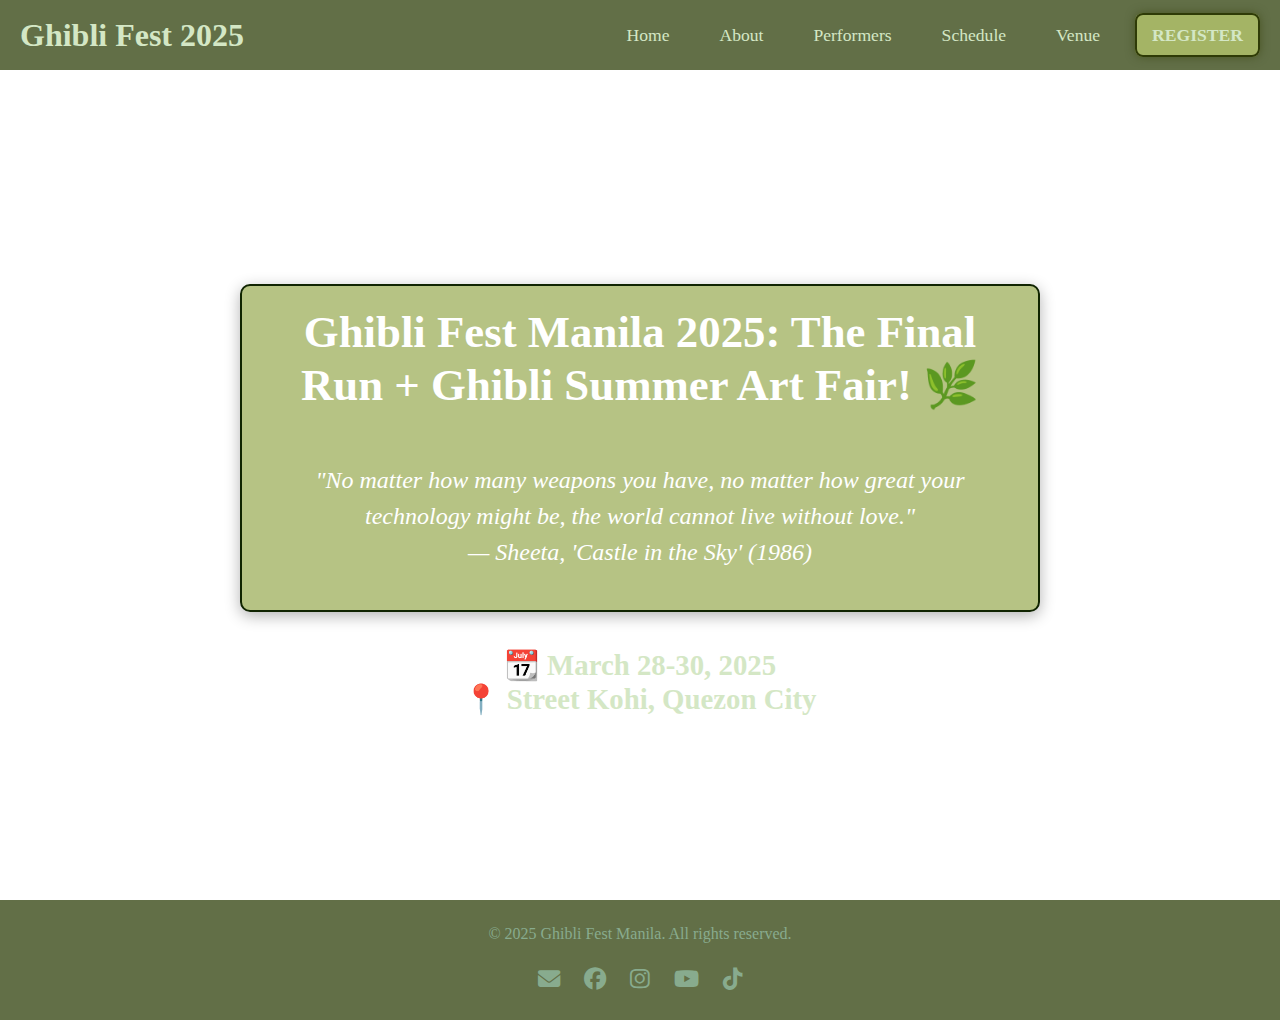
==== index.html @ a4c4801a "Add files via upload" ====
<!DOCTYPE html>
<html lang="en">
<head>
    <meta charset="UTF-8">
    <meta name="viewport" content="width=device-width, initial-scale=1.0">
    <title>Ghibli Fest Manila 2025: The Final Run + Ghibli Summer Art Fair!</title>
    <link rel="stylesheet" href="style.css">
</head>
<body>
    <header>
        <nav class="navbar">
            <div class="logo">Ghibli Fest 2025</div>
    
            <input type="checkbox" id="menu-toggle" hidden>
            <label for="menu-toggle" class="menu-toggle">☰</label>
    
            <!-- Navbar Links -->
            <ul class="nav-links">
                <li><a href="index.html">Home</a></li>
                <li><a href="aboutEvent.html">About</a></li>
                <li><a href="keynotes.html">Performers</a></li>
                <li><a href="eventSched.html">Schedule</a></li>
                <li><a href="venue.html">Venue</a></li>
                <li><a href="https://docs.google.com/forms/d/e/1FAIpQLSdcE73TzbgoGb_u-09_ObyissPd1FImrGHYz1r1tUHq3zlo1A/viewform" target="_blank" class="register-btn">Register</a></li>
            </ul>
        </nav>
    </header>
    
        <!-- Hero Section -->
        <section class="hero">
            <video autoplay muted loop class="hero-video">
                <source src="assets/ghibli.mp4" type="video/mp4">
        </video>

        <div class="hero-content">
            <h1>Ghibli Fest Manila 2025: The Final Run + Ghibli Summer Art Fair! 🌿</h1><br><br>
                <p class="quote">
                "No matter how many weapons you have, no matter how great your technology might be, the world cannot live without love."
                <br>— Sheeta, <em>'Castle in the Sky' (1986)</em>
            </div>
        </p><br><br>
        <div class="event">
            <p> 📆 March 28-30, 2025</p>
            <p> 📍 Street Kohi, Quezon City</p>
        </div>
        </section>

        <!-- For icons -->
        <link rel="stylesheet" href="https://cdnjs.cloudflare.com/ajax/libs/font-awesome/6.4.2/css/all.min.css">

        <!-- Footer Section -->
        <footer class="footer">
            <div class="footer-content">
                <p>&copy; 2025 Ghibli Fest Manila. All rights reserved.</p>
                <p>
                    <a href="mailto:streetkohi@gmail.com"><i class="fa-solid fa-envelope"title="Email"></i></a> 
                    <a href="https://www.facebook.com/streetkohi" target="_blank"title="Facebook"><i class="fa-brands fa-facebook"></i></a> 
                    <a href="https://www.instagram.com/streetkohi" target="_blank" title="Instagram"><i class="fa-brands fa-instagram"></i></a> 
                    <a href="https://www.youtube.com/@thesocialclubmanila" target="_blank"title="Youtube"><i class="fa-brands fa-youtube"></i></a> 
                    <a href="https://www.tiktok.com/@streetkohi" target="_blank"><i class="fa-brands fa-tiktok"title="Tiktok"></i></a>
                </p>
            </div>
        </footer>
    </body>
</html>
---- style.css ----
/* Reset/Normalize */
* {
    margin: 0;
    padding: 0;
    box-sizing: border-box;
}

/* Navigation Bar */
.navbar {
    display: flex;
    justify-content: space-between;
    align-items: center;
    background: #626F47; 
    color: #D4E7C5;
    font-family: "Georgia", serif;
    padding: 15px 20px;
    position: fixed;
    width: 100%;
    top: 0;
    left: 0;
    z-index: 1000;
    height: 70px; /* Ensure fixed height */
}

.logo {
    font-family: "Lucida Handwriting", cursive;
    font-size: clamp(1.5rem, 2.5vw, 2rem);
    font-weight: bold;
}

/* Navigation Links */
.nav-links {
    list-style: none;
    display: flex;
    gap: 20px;
}

.nav-links li {
    display: inline;
}

.nav-links a {
    color: #D4E7C5;
    text-decoration: none;
    font-size: 1.1rem;
    padding: 10px 15px;
    transition: color 0.3s ease-in-out;
}

.nav-links a:hover {
    color: #99BC85;
}

/* Register Button */
.register-btn {
    background: rgba(164, 180, 101, 1.0);
    padding: 12px 20px;
    color: #394705; /* Darker text color */
    border-radius: 8px;
    font-weight: bold;
    font-size: 16px;
    text-transform: uppercase;
    border: none;
    cursor: pointer;
    transition: background 0.3s, transform 0.2s;
    box-shadow: 0 0 10px rgba(47, 58, 2, 0.5);
    animation: pulse 1.5s infinite;
    border: 2.5px solid #2f3b07;
}

/* Hover Effect fore Register Button */
.register-btn:hover {
    background: #8F9F55;
    transform: scale(1.05);
    box-shadow: 0 0 15px rgba(47, 58, 2, 0.5);
}
/* Animation Loop */ 
@keyframes gradientShift {
    0% { background: linear-gradient(45deg, #A4B465, #6A913D); }
    50% { background: linear-gradient(45deg, #6A913D, #A4B465); }
    100% { background: linear-gradient(45deg, #A4B465, #6A913D); }
}

.register-btn {
    animation: gradientShift 3s infinite alternate;
}


/* Hamburger Menu Button */
.menu-toggle {
    display: none;
    font-size: 2rem;
    cursor: pointer;
    color: #2f3b07;
    padding: 10px;
}

/* Mobile Styles */
@media (max-width: 768px) {
    body {
        padding-top: 80px; 
    }
    .menu-toggle {
        display: block; 
    }
    .nav-links {
        display: none;
        flex-direction: column;
        position: absolute;
        top: 60px;
        left: 0;
        width: 100%;
        background: rgba(39, 46, 13, 0.6); 
        text-align: center;
        padding: 20px 0;
    }
    .nav-links li {
        padding: 10px 0;
    }
    #menu-toggle:checked ~ .nav-links {
        display: flex;
    }
}

/* Hero Section */
.hero {
    position: relative;
    width: 100%;
    height: 100vh; /* Ensures full screen coverage */
    display: flex;
    flex-direction: column;
    justify-content: center;
    align-items: center;
}

body, .hero {
    margin: 0;
    padding: 0;
}

.hero-video {
    position: absolute;
    top: 50%;
    left: 50%;
    width: 100%;
    height: 100vh;
    object-fit: cover; /* Prevents white gaps */
    transform: translate(-50%, -50%);
    z-index: -1;
}

.hero-content {
    max-width: 800px;
    padding: 20px;
    background: rgba(164, 180, 101, 0.8); 
    border-radius: 10px;
    width: 90%; 
    max-width: 800px; 
    box-shadow: 0 4px 15px rgba(0, 0, 0, 0.3); 
    border: 2px solid #102401; 
    color: white;
    margin-top: 100px;
    text-align: center;
}

.hero h1 {
    font-size: 2.8rem;
    font-family: "Garamond", serif;
    margin-bottom: 15px;
}

.hero .quote {
    font-size: 1.5rem;
    font-style: italic;
    font-family: "Gabriola", serif;
    margin-bottom: 20px;
    line-height: 1.5;
}

.event {
    font-size: 1.8em; font-weight: bold;
    color: #D4E7C5;
    text-align: center;
    width: 90%; 
    max-width: 800px; 
}

/* Responsive Design */
@media (max-width: 768px) {
    .hero h1 {
        font-size: 2rem;
    }

    .hero .quote {
        font-size: 1rem;
    }

    .hero .event-date {
        font-size: 1rem;
    }
}

/* Footer */
.footer {
    background: #626F47;
    color: #88AB8E;
    padding: 20px 0;
    text-align: center;
    width: 100%;
    position: relative; /* Or 'static', but NOT absolute */
    bottom: 0;
    left: 0;
    z-index: 10;
    box-sizing: border-box;
}

.footer-content {
    display: flex;
    flex-direction: column;
    align-items: center;
    gap: 10px;
}

.footer-content p {
    margin: 5px 0;
}

.footer-content a {
    color: #88AB8E; 
    text-decoration: none;
    font-size: 1.2rem;
    display: inline-flex;
    align-items: center;
    gap: 8px; 
    padding: 5px 10px;
}

.footer-content a:hover {
    color: #D4E7C5; 
}

.footer-content i {
    font-size: 1.4rem; 
}
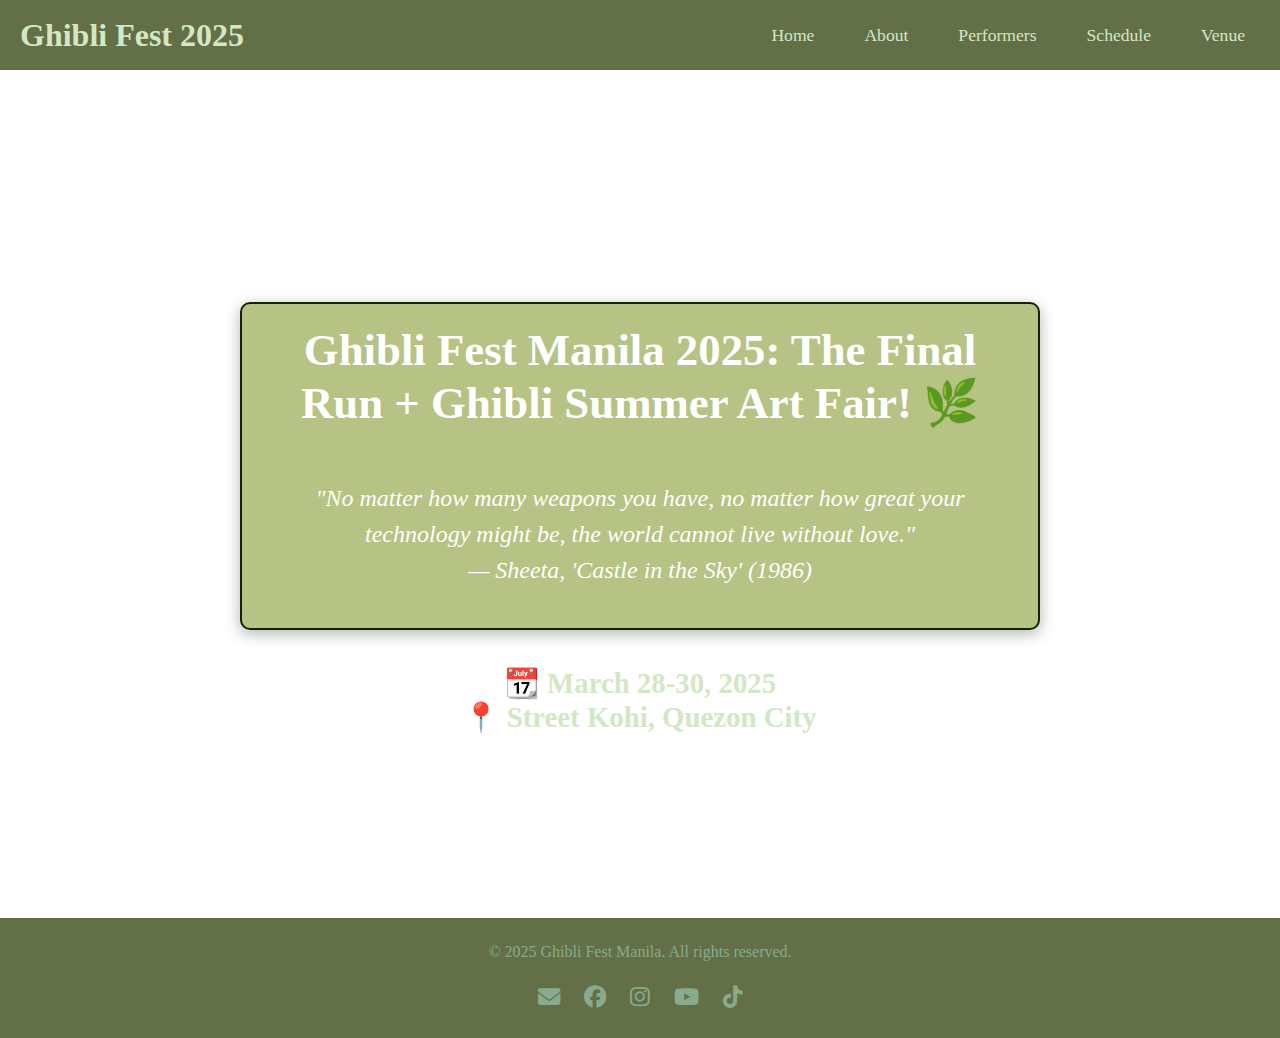
==== commit 29efbac6: "Update index.html for reg-btn" ====
--- a/index.html
+++ b/index.html
@@ -21,10 +21,14 @@
                 <li><a href="keynotes.html">Performers</a></li>
                 <li><a href="eventSched.html">Schedule</a></li>
                 <li><a href="venue.html">Venue</a></li>
-                <li><a href="https://docs.google.com/forms/d/e/1FAIpQLSdcE73TzbgoGb_u-09_ObyissPd1FImrGHYz1r1tUHq3zlo1A/viewform" target="_blank" class="register-btn">Register</a></li>
             </ul>
         </nav>
     </header>
+    
+    <!-- Floating Register Button -->
+    <a href="https://docs.google.com/forms/d/e/1FAIpQLSdcE73TzbgoGb_u-09_ObyissPd1FImrGHYz1r1tUHq3zlo1A/viewform" 
+       target="_blank" class="register-btn">Register</a>
+    
     
         <!-- Hero Section -->
         <section class="hero">
@@ -64,4 +68,4 @@
     </body>
 </html>
     
-    +    
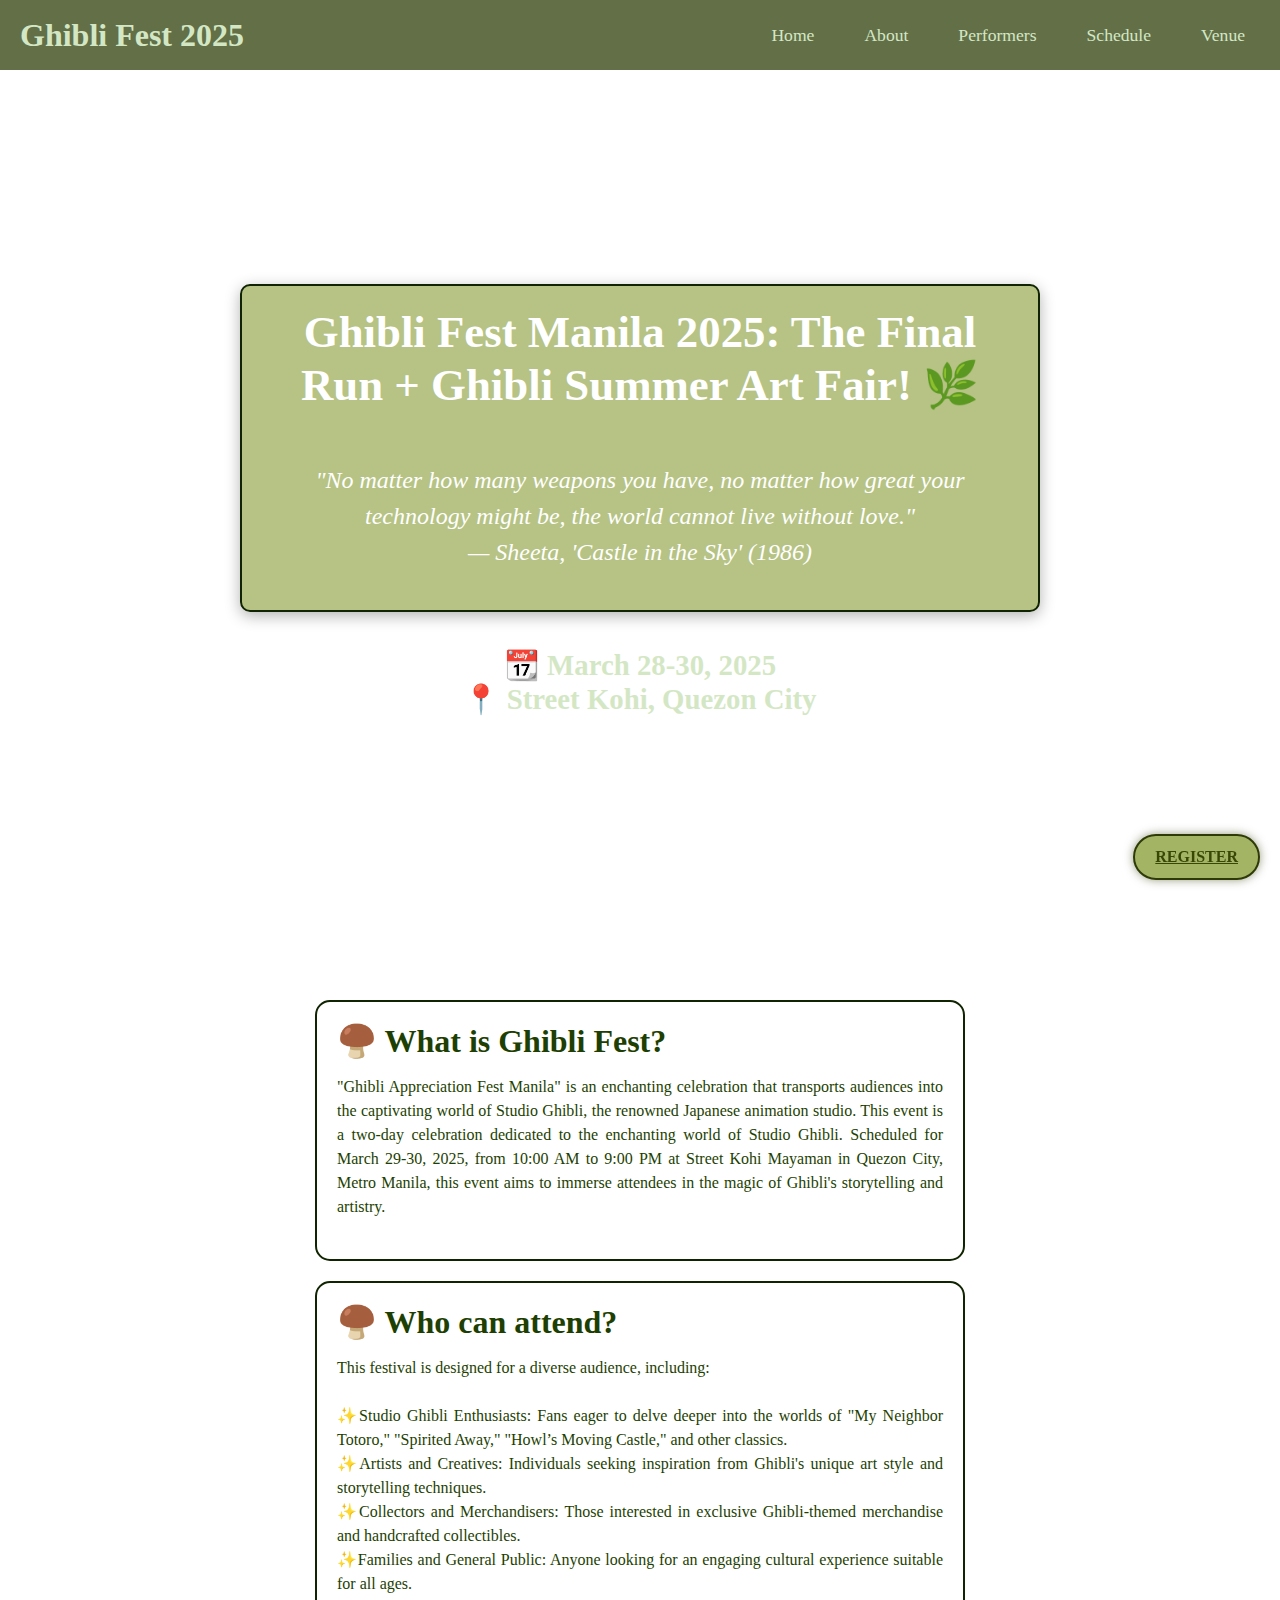
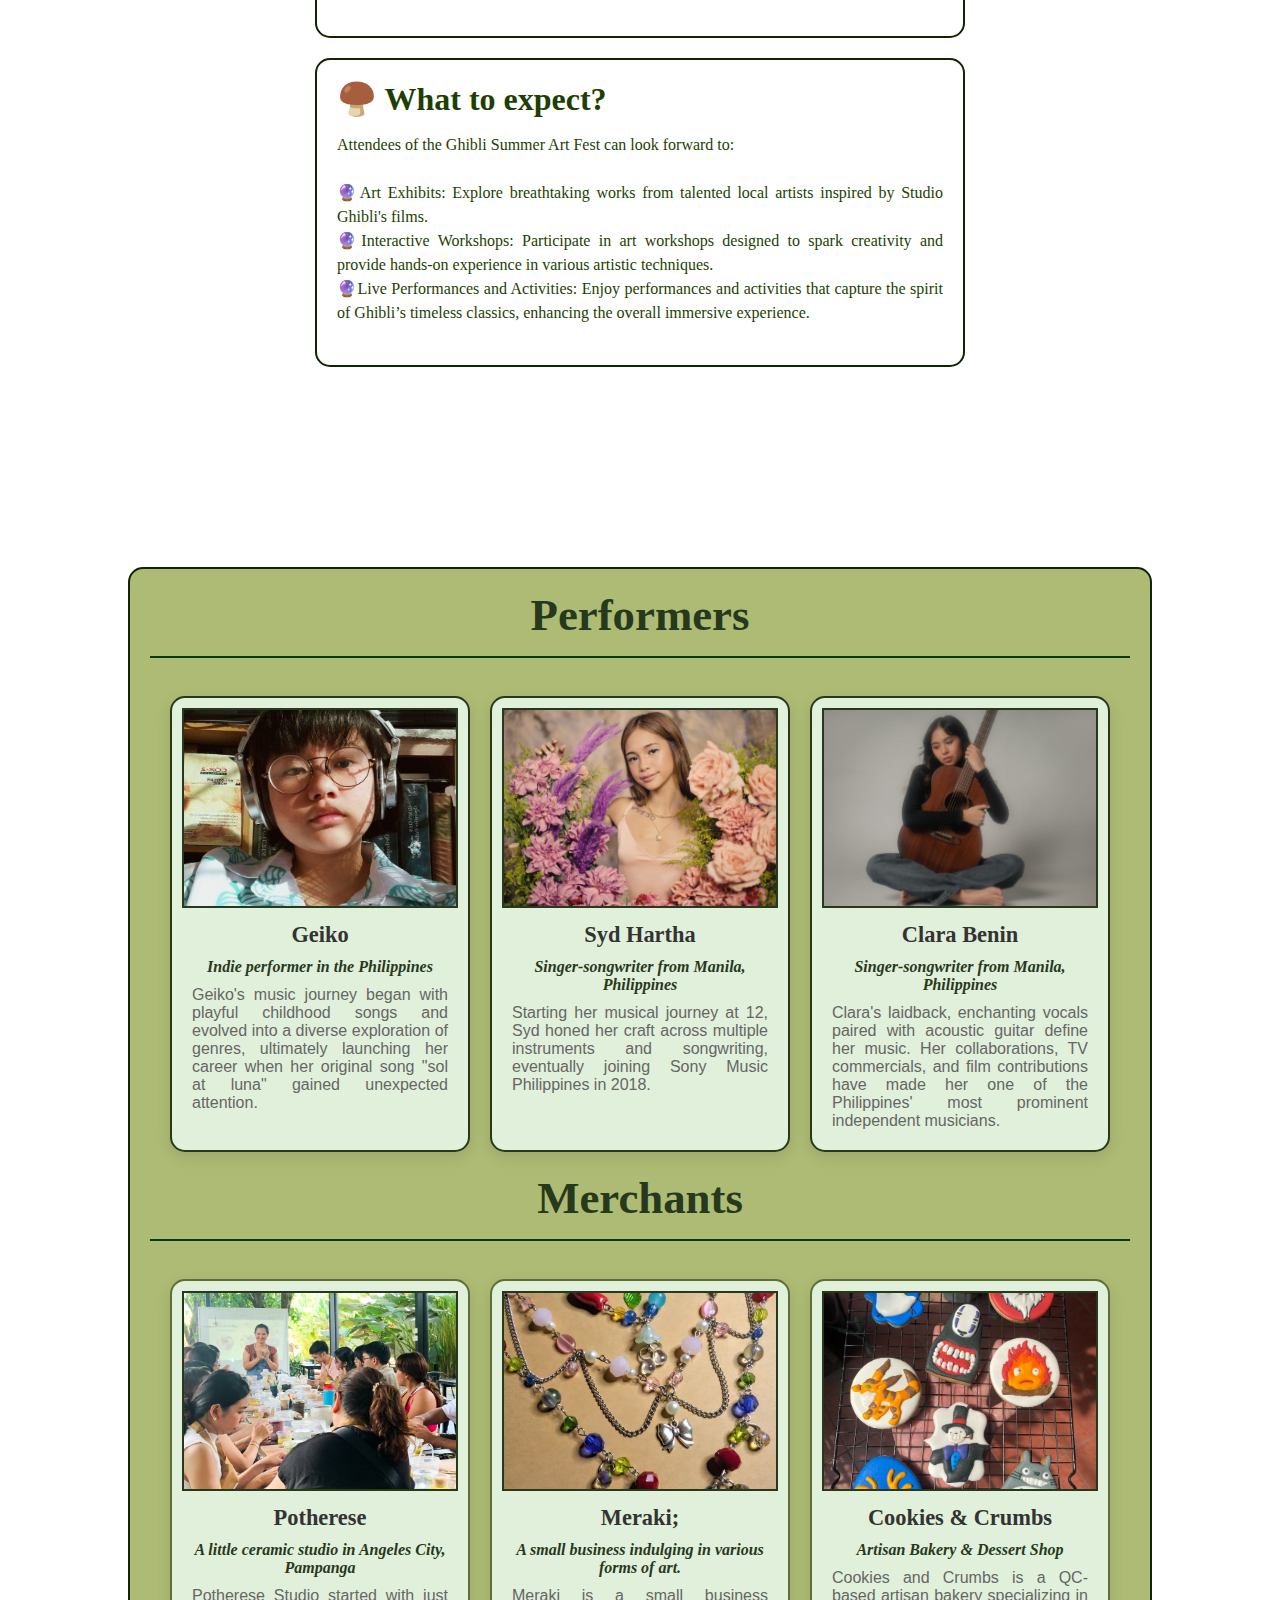
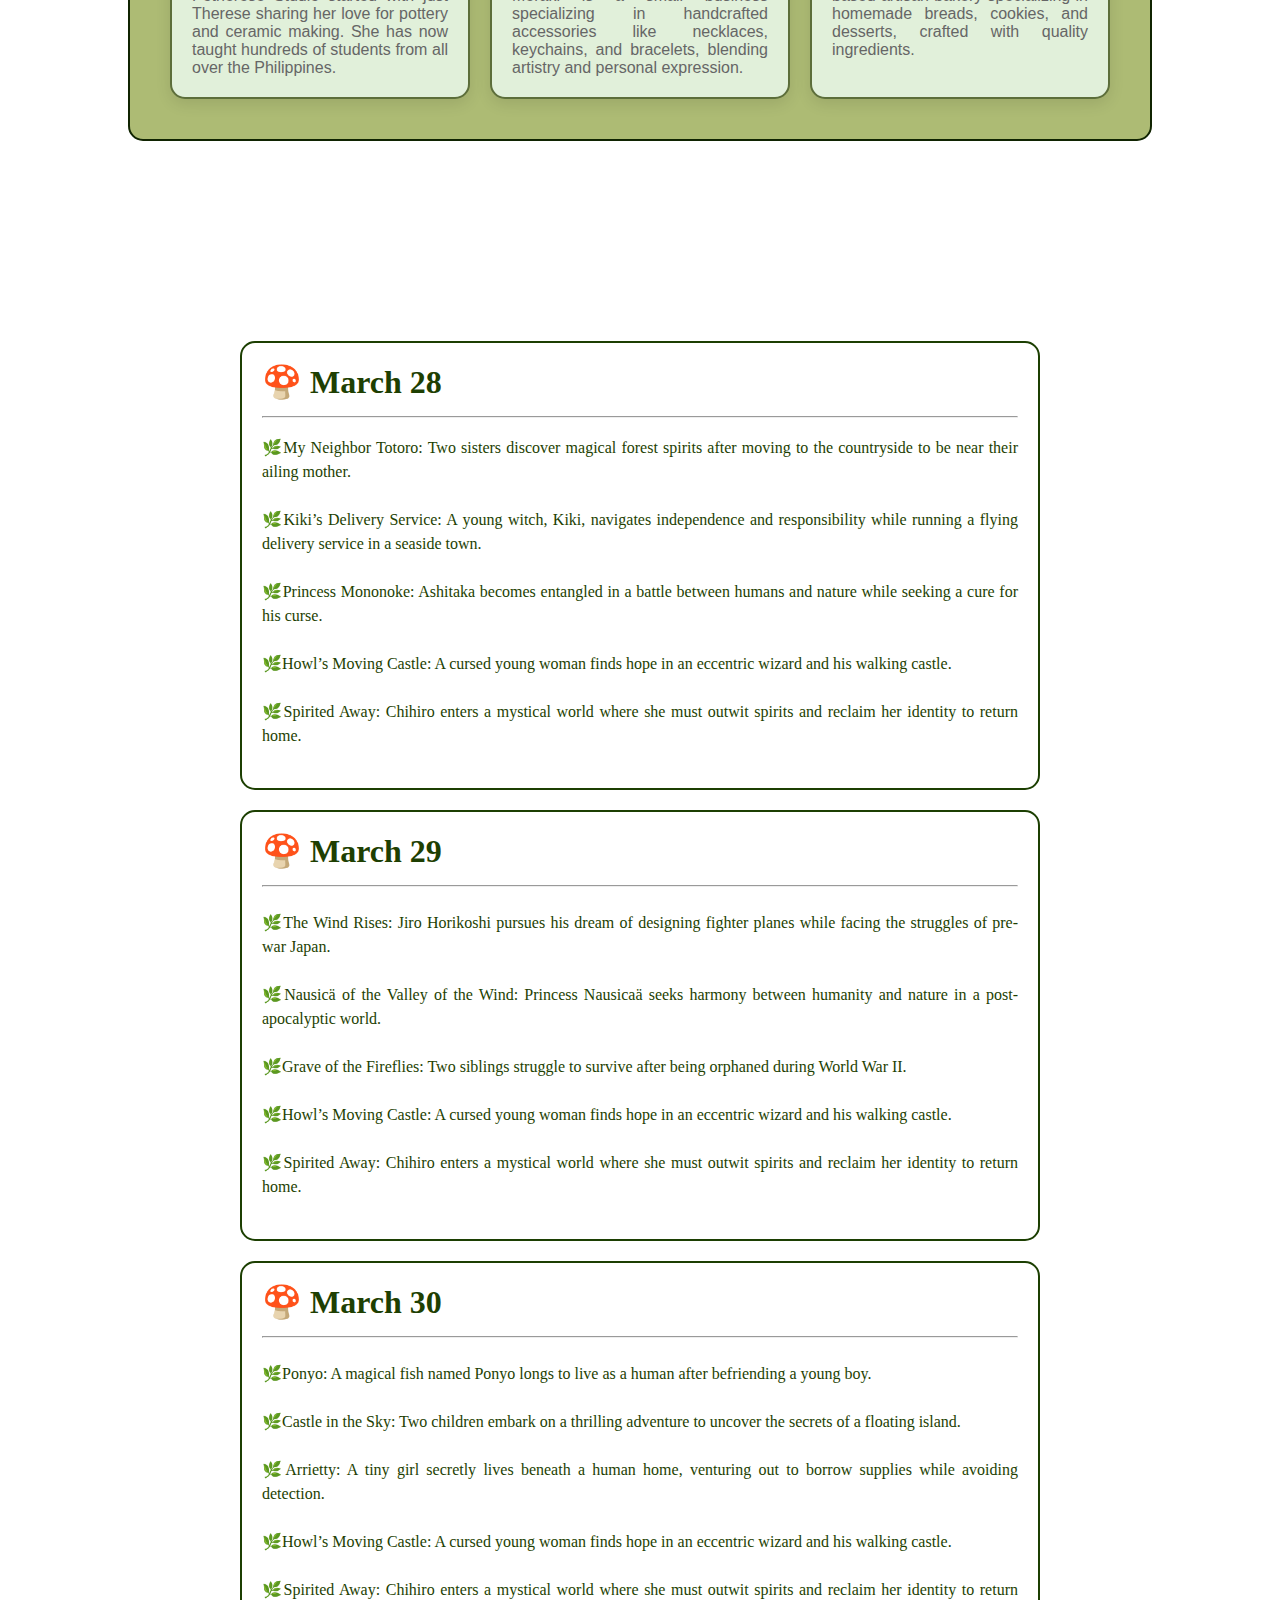
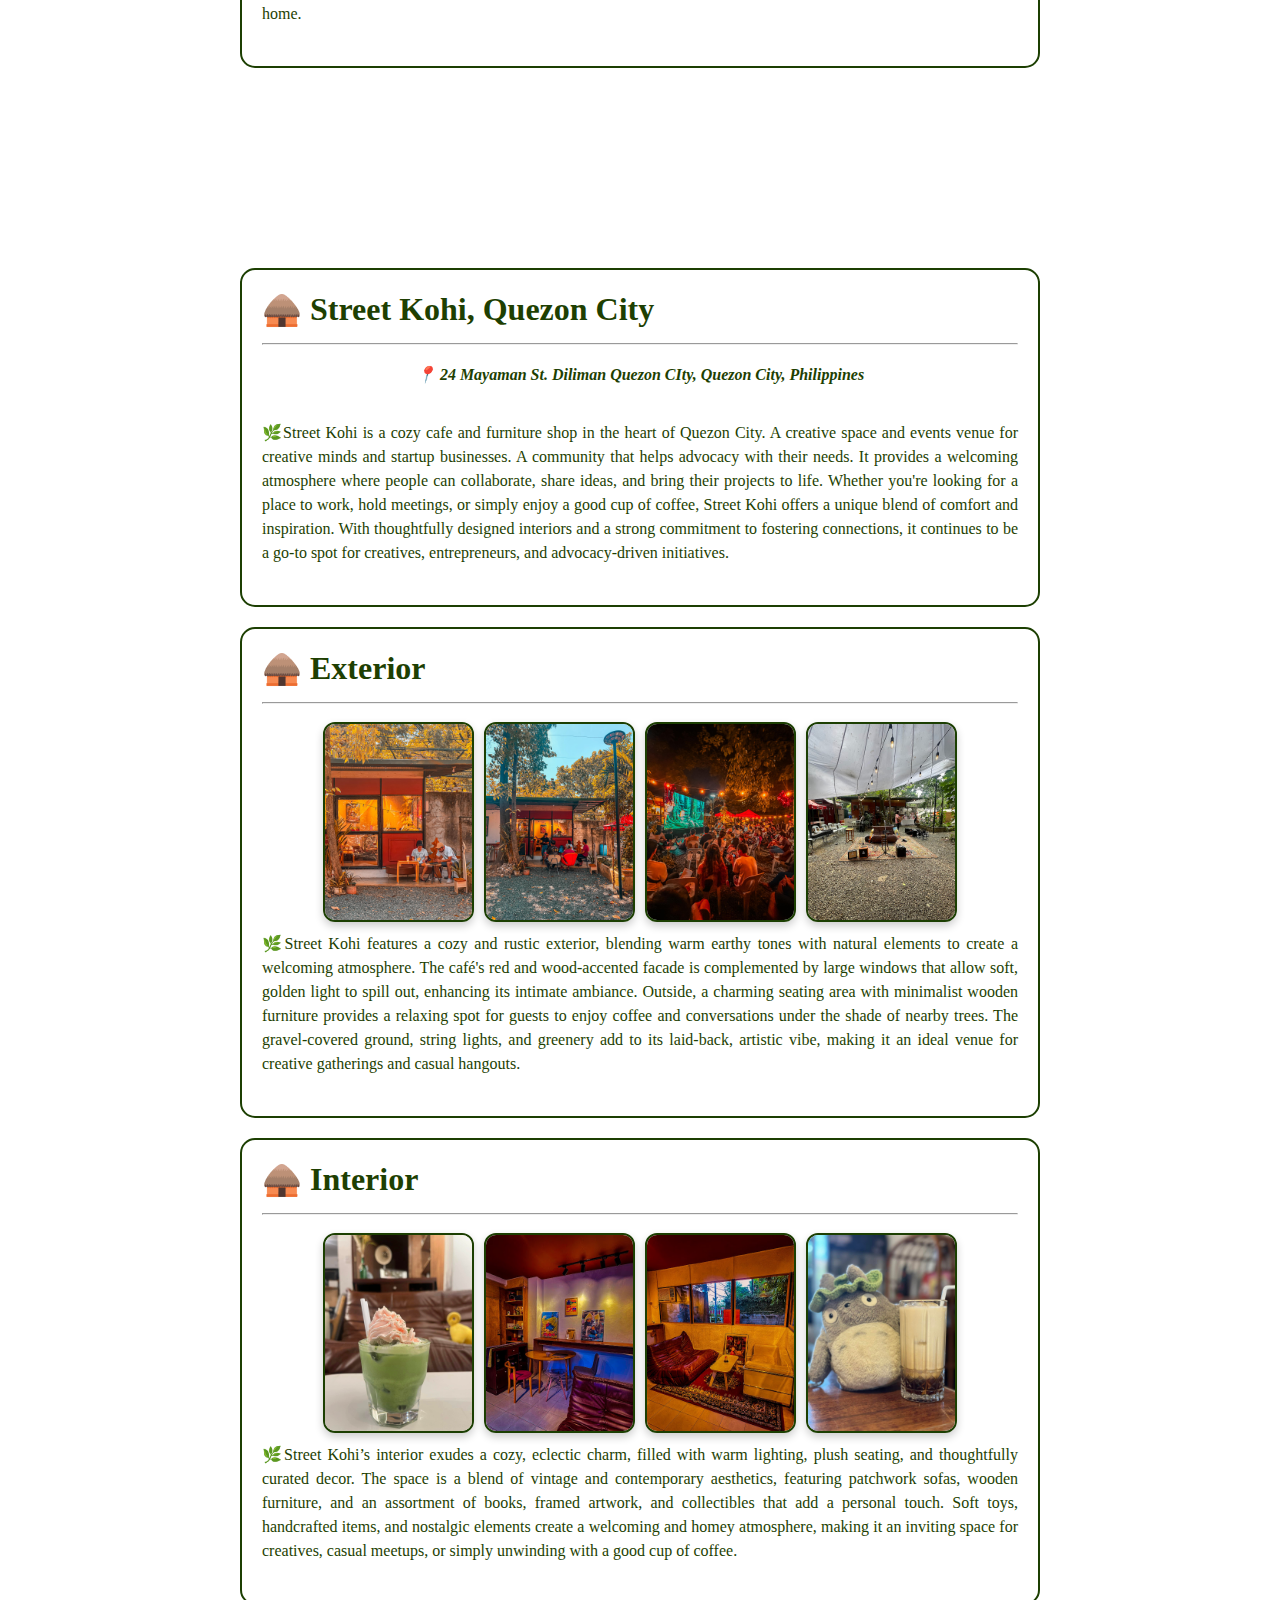
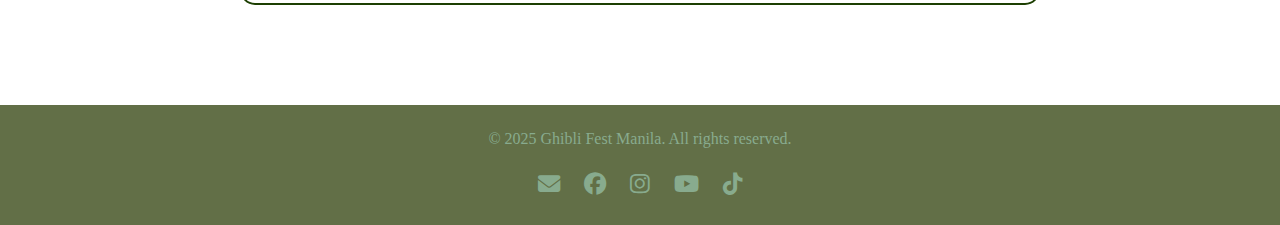
==== commit 7f90a534: "final update" ====
--- a/index.html
+++ b/index.html
@@ -16,11 +16,11 @@
     
             <!-- Navbar Links -->
             <ul class="nav-links">
-                <li><a href="index.html">Home</a></li>
-                <li><a href="aboutEvent.html">About</a></li>
-                <li><a href="keynotes.html">Performers</a></li>
-                <li><a href="eventSched.html">Schedule</a></li>
-                <li><a href="venue.html">Venue</a></li>
+                <li><a href="#index">Home</a></li>
+                <li><a href="#aboutEvent">About</a></li>
+                <li><a href="#keynotes">Performers</a></li>
+                <li><a href="#eventSched">Schedule</a></li>
+                <li><a href="#venue">Venue</a></li>
             </ul>
         </nav>
     </header>
@@ -31,7 +31,7 @@
     
     
         <!-- Hero Section -->
-        <section class="hero">
+        <section id="index" class="hero">
             <video autoplay muted loop class="hero-video">
                 <source src="assets/ghibli.mp4" type="video/mp4">
         </video>
@@ -49,10 +49,238 @@
         </div>
         </section>
 
+        <!-- About the Event Section -->
+
+               <section id="aboutEvent" class="about">
+                <!-- Event Description -->
+                <div class="about-content card">
+                    <h1>🍄‍🟫 What is Ghibli Fest?</h1>
+                <p class="details">
+                "Ghibli Appreciation Fest Manila" is an enchanting celebration that
+                transports audiences into the captivating world of Studio Ghibli, 
+                the renowned Japanese animation studio. This event is a two-day 
+                celebration dedicated to the enchanting world of Studio Ghibli. 
+                Scheduled for March 29-30, 2025, from 10:00 AM to 9:00 PM at Street 
+                Kohi Mayaman in Quezon City, Metro Manila, this event aims to immerse 
+                attendees in the magic of Ghibli's storytelling and artistry.
+                </p>
+            </div>
+    
+            <!-- Target Audience -->
+            <div class="about-content card">
+                <h1>🍄‍🟫 Who can attend?</h1>
+                    <p class="details">
+                    This festival is designed for a diverse audience, including:​ <br><br>
+                    ✨Studio Ghibli Enthusiasts: Fans eager to delve deeper into the worlds of "My Neighbor Totoro," "Spirited Away," 
+                    "Howl’s Moving Castle," and other classics.​<br>
+                    ✨Artists and Creatives: Individuals seeking inspiration from Ghibli's unique art style and storytelling techniques.​<br>
+                    ✨Collectors and Merchandisers: Those interested in exclusive Ghibli-themed merchandise and handcrafted collectibles.​<br>
+                    ✨Families and General Public: Anyone looking for an engaging cultural experience suitable for all ages. <br>            
+                    </p>
+                </div>
+    
+                <!-- Key Benefits -->
+            <div class="about-content card">
+                <h1>🍄‍🟫 What to expect?</h1>
+                    <p class="details">
+                    Attendees of the Ghibli Summer Art Fest can look forward to:​ <br><br>
+                    🔮Art Exhibits: Explore breathtaking works from talented local artists inspired by Studio Ghibli's films.​<br>
+                    🔮Interactive Workshops:  Participate in art workshops designed to spark creativity and provide hands-on experience in various artistic techniques.​​<br>
+                    🔮Live Performances and Activities: Enjoy performances and activities that capture the spirit of Ghibli’s timeless classics, enhancing the overall immersive experience.
+                    ​<br>           
+                    </p>
+                </div>
+            </section>
+
+
+        <!-- Performers & Merchants Section-->
+
+    <section id="keynotes" class="keynote">
+    <div class="keynote-content">
+        <h1><strong>Performers</strong></h1>
+        <hr style="border: 1px solid rgb(2, 59, 2);"><br>
+        <div class="performers-list">
+
+            <!-- Geiko-->
+            <div class="performer-card">
+                <img src="assets/geiko.png" alt="Geiko">
+                <h2 style="text-align: center;"><strong>Geiko</strong></h2>
+                <h4 style="text-align: center;"><em>Indie performer in the Philippines</em></h4>
+                <p>
+                    Geiko's music journey began with playful childhood songs and evolved into 
+                    a diverse exploration of genres, ultimately launching her career when her 
+                    original song "sol at luna" gained unexpected attention.
+                </p>
+            </div>
+
+            <!-- Syd -->
+            <div class="performer-card">
+                <img src="assets/syd.png" alt="Syd Hartha">
+                <h2 style="text-align: center;"><strong>Syd Hartha</strong></h2>
+                <h4 style="text-align: center;"><em>Singer-songwriter from Manila, Philippines</em></h4>
+                <p>
+                    Starting her musical journey at 12, Syd honed her craft across multiple instruments and songwriting, 
+                    eventually joining Sony Music Philippines in 2018.
+                </p>
+            </div>
+
+            <!-- Clara -->
+            <div class="performer-card">
+                <img src="assets/clara.png" alt="Clara Benin">
+                <h2 style="text-align: center;"><strong>Clara Benin</strong></h2>
+                <h4 style="text-align: center;"><em>Singer-songwriter from Manila, Philippines</em></h4>
+                <p>
+                    Clara's laidback, enchanting vocals paired with acoustic guitar define her music. 
+                    Her collaborations, TV commercials, and film contributions have made her one of the 
+                    Philippines' most prominent independent musicians.
+                </p>
+            </div>
+        </div>
+
+        <h1><strong>Merchants</strong></h1>
+        <hr style="border: 1px solid rgb(2, 59, 2);"><br>
+        <div class="merchants-list">
+
+            <!-- Potherese-->
+            <div class="merchant-card">
+                <img src="assets/potherse.png" alt="Potherese">
+                <h2 style="text-align: center;"><strong>Potherese</strong></h2>
+                <h4 style="text-align: center;"><em>A little ceramic studio in Angeles City, Pampanga</em></h4>
+                <p>
+                    Potherese Studio started with just Therese sharing her love for pottery and ceramic making. 
+                    She has now taught hundreds of students from all over the Philippines.
+                </p>
+            </div>
+
+            <!-- Meraki; -->
+            <div class="merchant-card">
+                <img src="assets/meraki.png" alt="Meraki;">
+                <h2 style="text-align: center;"><strong>Meraki;</strong></h2>
+                <h4 style="text-align: center;"><em>A small business indulging in various forms of art.</em></h4>
+                <p>
+                    Meraki is a small business specializing in handcrafted accessories like necklaces, keychains, and 
+                    bracelets, blending artistry and personal expression.
+                </p>
+            </div>
+
+            <!-- Cookies & Crumbs -->
+            <div class="merchant-card">
+                <img src="assets/cookies.png" alt="Cookies & Crumbs">
+                <h2 style="text-align: center;"><strong>Cookies & Crumbs</strong></h2>
+                <h4 style="text-align: center;"><em>Artisan Bakery & Dessert Shop</em></h4>
+                <p>
+                    Cookies and Crumbs is a QC-based artisan bakery specializing in homemade breads, cookies, and desserts, 
+                    crafted with quality ingredients.
+                </p>
+            </div>
+        </div>
+    </div>
+    </section>
+
+        <!-- Schedule Section -->
+            <section id="eventSched" class="sched">
+                <!-- Day 1 -->
+                <div class="sched-content card">
+                    <h1>🍄 March 28</h1>
+                    <hr><br>
+                <p class="details">
+                    🌿My Neighbor Totoro:  Two sisters discover magical forest spirits after moving to the countryside to be near their ailing mother.​<br>
+                    <br>🌿Kiki’s Delivery Service: A young witch, Kiki, navigates independence and responsibility while running a flying delivery service in a seaside town.​<br>
+                    <br>🌿Princess Mononoke: Ashitaka becomes entangled in a battle between humans and nature while seeking a cure for his curse.​<br>
+                    <br>🌿Howl’s Moving Castle: A cursed young woman finds hope in an eccentric wizard and his walking castle. <br>            
+                    <br>🌿Spirited Away: Chihiro enters a mystical world where she must outwit spirits and reclaim her identity to return home. <br>            
+                    </p>
+            </div>
+    
+                <!-- Day 2 -->
+            <div class="sched-content card">
+                <h1>🍄 March 29</h1>
+                <hr>
+                    <p class="details">
+                <br>🌿The Wind Rises: Jiro Horikoshi pursues his dream of designing fighter planes while facing the struggles of pre-war Japan.​<br>
+                <br>🌿Nausicä of the Valley of the Wind: Princess Nausicaä seeks harmony between humanity and nature in a post-apocalyptic world.​<br>
+                <br>🌿Grave of the Fireflies: Two siblings struggle to survive after being orphaned during World War II.​<br>
+                <br>🌿Howl’s Moving Castle: A cursed young woman finds hope in an eccentric wizard and his walking castle. <br>
+                <br>🌿Spirited Away: Chihiro enters a mystical world where she must outwit spirits and reclaim her identity to return home. <br>            
+                        </p>
+                </div>
+    
+                <!-- Day 3 -->
+            <div class="sched-content card">
+                <h1>🍄 March 30</h1>
+                <hr>
+                    <p class="details">
+                  <br>  🌿Ponyo: A magical fish named Ponyo longs to live as a human after befriending a young boy.​<br>
+                    <br>🌿Castle in the Sky: Two children embark on a thrilling adventure to uncover the secrets of a floating island.​<br>
+                    <br>🌿Arrietty: A tiny girl secretly lives beneath a human home, venturing out to borrow supplies while avoiding detection.​<br>
+                    <br>🌿Howl’s Moving Castle: A cursed young woman finds hope in an eccentric wizard and his walking castle. <br>
+                    <br>🌿Spirited Away: Chihiro enters a mystical world where she must outwit spirits and reclaim her identity to return home. <br>
+                        </p>
+                </div>
+            </section>
+    
+        <!-- Venue Section --> 
+        <section id="venue" class="ven">
+            <!-- Location -->
+            <div class="ven-content card">
+                <h1>🛖 Street Kohi, Quezon City</h1>
+                <hr><br>
+                <p class="details">
+                    <strong><em>📍 24 Mayaman St. Diliman Quezon CIty, Quezon City, Philippines</em></strong>​<br>        
+                    🌿Street Kohi is a cozy cafe and furniture shop in the heart of Quezon City. A creative space 
+                    and events venue for creative minds and startup businesses. A community that helps advocacy with their needs. 
+                    It provides a welcoming atmosphere where people can collaborate, share ideas, and bring their projects to life. 
+                    Whether you're looking for a place to work, hold meetings, or simply enjoy a good cup of coffee, Street Kohi 
+                    offers a unique blend of comfort and inspiration. With thoughtfully designed interiors and a strong commitment 
+                    to fostering connections, it continues to be a go-to spot for creatives, entrepreneurs, and advocacy-driven initiatives. <br>            
+                    </p>
+        </div>
+            <!-- Exterior Design -->
+        <div class="ven-content card">
+            <h1>🛖 Exterior</h1>
+            <hr><br>
+                <div class="details">
+                    <img src="assets/exterior1.png" alt="Street Kohi" title="Street Kohi" class="venue-img">
+                    <img src="assets/exterior2.png" alt="Street Kohi" title="Street Kohi" class="venue-img"> 
+                    <img src="assets/exterior3.png" alt="Street Kohi" title="Street Kohi" class="venue-img">
+                    <img src="assets/exterior5.png" alt="Street Kohi" title="Street Kohi" class="venue-img">
+                    <p>🌿Street Kohi features a cozy and rustic exterior, 
+                        blending warm earthy tones with natural elements to create a welcoming 
+                        atmosphere. The café's red and wood-accented facade is complemented by 
+                        large windows that allow soft, golden light to spill out, enhancing its 
+                        intimate ambiance. Outside, a charming seating area with minimalist wooden 
+                        furniture provides a relaxing spot for guests to enjoy coffee and conversations 
+                        under the shade of nearby trees. The gravel-covered ground, string lights, and 
+                        greenery add to its laid-back, artistic vibe, making it an ideal venue for 
+                        creative gatherings and casual hangouts.​</p>
+                </div>
+            </div>
+
+            <!-- Interior Design -->
+            <div class="ven-content card">
+                <h1>🛖 Interior</h1>
+                <hr><br>
+                    <div class="details">
+                        <img src="assets/interior2.png" alt="Street Kohi" title="Street Kohi" class="venue-img">
+                        <img src="assets/interior4.png" alt="Street Kohi" title="Street Kohi" class="venue-img"> 
+                        <img src="assets/interior3.png" alt="Street Kohi" title="Street Kohi" class="venue-img">
+                        <img src="assets/interior1.png" alt="Street Kohi" title="Street Kohi" class="venue-img">
+                        <p>🌿Street Kohi’s interior exudes a cozy, eclectic charm, filled with warm 
+                            lighting, plush seating, and thoughtfully curated decor. The space is a blend of vintage 
+                            and contemporary aesthetics, featuring patchwork sofas, wooden furniture, and an assortment 
+                            of books, framed artwork, and collectibles that add a personal touch. Soft toys, handcrafted 
+                            items, and nostalgic elements create a welcoming and homey atmosphere, making it an inviting 
+                            space for creatives, casual meetups, or simply unwinding with a good cup of coffee.​</p>
+                    </div>
+                </div>
+        </section>    
+
+
+        <!-- Footer Section -->
+
         <!-- For icons -->
         <link rel="stylesheet" href="https://cdnjs.cloudflare.com/ajax/libs/font-awesome/6.4.2/css/all.min.css">
 
-        <!-- Footer Section -->
         <footer class="footer">
             <div class="footer-content">
                 <p>&copy; 2025 Ghibli Fest Manila. All rights reserved.</p>
--- a/style.css
+++ b/style.css
@@ -5,6 +5,11 @@
     box-sizing: border-box;
 }
 
+/* Smooth Scrolling*/ 
+html {
+    scroll-behavior: smooth;
+  }
+
 /* Navigation Bar */
 .navbar {
     display: flex;
@@ -19,7 +24,7 @@
     top: 0;
     left: 0;
     z-index: 1000;
-    height: 70px; /* Ensure fixed height */
+    height: 70px; 
 }
 
 .logo {
@@ -51,40 +56,39 @@
     color: #99BC85;
 }
 
-/* Register Button */
+/* Floating Register Button */
 .register-btn {
+    position: fixed;
+    right: 20px;  
+    bottom: 20px; 
     background: rgba(164, 180, 101, 1.0);
     padding: 12px 20px;
-    color: #394705; /* Darker text color */
-    border-radius: 8px;
+    color: #394705; 
+    border-radius: 50px; 
     font-weight: bold;
     font-size: 16px;
     text-transform: uppercase;
-    border: none;
+    border: 2.5px solid #2f3b07;
     cursor: pointer;
     transition: background 0.3s, transform 0.2s;
     box-shadow: 0 0 10px rgba(47, 58, 2, 0.5);
     animation: pulse 1.5s infinite;
-    border: 2.5px solid #2f3b07;
-}
-
-/* Hover Effect fore Register Button */
+    z-index: 1000; 
+}
+
+/* Hover Effect */
 .register-btn:hover {
     background: #8F9F55;
-    transform: scale(1.05);
-    box-shadow: 0 0 15px rgba(47, 58, 2, 0.5);
-}
-/* Animation Loop */ 
-@keyframes gradientShift {
-    0% { background: linear-gradient(45deg, #A4B465, #6A913D); }
-    50% { background: linear-gradient(45deg, #6A913D, #A4B465); }
-    100% { background: linear-gradient(45deg, #A4B465, #6A913D); }
-}
-
-.register-btn {
-    animation: gradientShift 3s infinite alternate;
-}
-
+    transform: scale(1.1);
+    box-shadow: 0 0 15px rgba(47, 58, 2, 0.8);
+}
+
+/* Floating Effect */
+@keyframes pulse {
+    0% { transform: scale(1); }
+    50% { transform: scale(1.1); }
+    100% { transform: scale(1); }
+}
 
 /* Hamburger Menu Button */
 .menu-toggle {
@@ -126,11 +130,12 @@
 .hero {
     position: relative;
     width: 100%;
-    height: 100vh; /* Ensures full screen coverage */
+    height: 100vh; 
     display: flex;
     flex-direction: column;
     justify-content: center;
     align-items: center;
+    min-height: 100vh;
 }
 
 body, .hero {
@@ -144,7 +149,7 @@
     left: 50%;
     width: 100%;
     height: 100vh;
-    object-fit: cover; /* Prevents white gaps */
+    object-fit: cover; 
     transform: translate(-50%, -50%);
     z-index: -1;
 }
@@ -199,6 +204,302 @@
         font-size: 1rem;
     }
 }
+/* About Section */
+.about {
+    background: url('assets/nature.gif') no-repeat center center;
+    background-size: cover;
+    background-attachment: fixed;
+    flex: 1 0 auto;
+    width: 100%;
+    display: flex;
+    flex-direction: column;
+    justify-content: flex-start; 
+    align-items: center;
+    gap: 20px;
+    padding: 100px 50px 100px 50px; 
+}
+
+.about-content {
+    max-width: 650px;
+    padding: 20px;
+    text-align: justify;
+    background: rgba(255, 255, 255, 0.9);
+    transition: background 0.3s ease-in-out;
+    border-radius: 15px; 
+    color: #1e3f02;
+    border: 2px solid #102401;
+}
+
+.about-content:hover {
+    background: rgba(164, 180, 101, 1.0);
+    transform: scale(1.05);
+    box-shadow: 0 8px 15px rgba(0, 0, 0, 0.2);
+    transition: all 0.3s ease-in-out;
+    color: #f5f5f5;
+}
+
+.about h1 {
+    font-size: 2rem;
+    font-family: "Garamond", serif;
+    margin-bottom: 15px;
+}
+
+.about .details {
+    font-size: 1rem;
+    font-family: "Georgia", serif;
+    margin-bottom: 20px;
+    line-height: 1.5;
+    text-align: justify;
+}
+
+/*Performers Section*/
+
+.keynote {
+    background: url('assets/neko.png') no-repeat center center fixed;
+    background-size: cover;
+    position: relative;
+    top: 0;
+    left: 0;
+    width: 100%;
+    min-height: 100vh;
+    background-attachment: fixed; 
+    min-height: 100vh;
+    width: 100%;
+    display: flex;
+    flex-direction: column;
+    justify-content: center;
+    align-items: center;
+    gap: 20px;
+    padding: 100px 50px;
+}
+
+.keynote-content {
+    max-width: 100%;
+    padding: 20px;
+    text-align: center;
+    background: rgba(164, 180, 101, 0.9);
+    border-radius: 15px;
+    color: #27391C;
+    border: 2px solid #102401;
+}
+
+.keynote h1 {
+    font-size: 2.8rem;
+    font-family: "Garamond", serif;
+    margin-bottom: 15px;
+    color: #27391C;
+}
+
+/* Performers and Merchants Styling */
+.performers-list, .merchants-list {
+    display: flex;
+    flex-wrap: wrap;
+    justify-content: center;
+    gap: 20px;
+    padding: 20px;
+}
+
+/* Performer Card */
+.performer-card {
+    background: #E1F0DA;
+    border-radius: 15px;
+    overflow: hidden;
+    width: 300px;
+    text-align: justify;
+    padding: 10px;
+    box-shadow: 0 5px 15px rgba(0, 0, 0, 0.1);
+    transition: transform 0.3s ease-in-out;
+    border: 2px solid #27391C;
+}
+
+/* Merchant Card */
+.merchant-card {
+    background: #E1F0DA;
+    border-radius: 15px;
+    overflow: hidden;
+    width: 300px;
+    text-align: justify;
+    padding: 10px;
+    box-shadow: 0 5px 15px rgba(0, 0, 0, 0.1);
+    transition: transform 0.3s ease-in-out;
+    border: 2px solid #5C6E3A;
+}
+
+.performer-card:hover, .merchant-card:hover {
+    transform: translateY(-10px);
+    box-shadow: 0 10px 20px rgba(0, 0, 0, 0.2);
+}
+
+.performer-card img, .merchant-card img {
+    width: 100%;
+    height: 200px;
+    object-fit: cover;
+    border: 2px solid #27391C;
+}
+
+.performer-card h2, .merchant-card h2 {
+    font-size: 1.4rem;
+    margin: 10px 0;
+    font-family: "Georgia", serif;
+    color: #333;
+}
+
+.performer-card p, .merchant-card p {
+    font-size: 1rem;
+    padding: 10px;
+    color: #666;
+    font-family: "Arial", sans-serif;
+}
+
+/* Responsive card for smaller screens */
+@media (max-width: 768px) {
+    .keynote {
+        padding: 50px 20px;
+    }
+    .performers-list, .merchants-list {
+        flex-wrap: wrap;
+        gap: 15px;
+    }
+    .performer-card, .merchant-card {
+        width: 100%;
+        max-width: 350px;
+    }
+    .keynote h1 {
+        font-size: 2rem;
+        text-align: center;
+    }
+}
+
+@media (max-width: 480px) {
+    .keynote {
+        padding: 30px 10px;
+    }
+    .performers-list, .merchants-list {
+        gap: 10px;
+    }
+    .performer-card, .merchant-card {
+        padding: 5px;
+    }
+    .keynote h1 {
+        font-size: 1.8rem;
+    }
+}
+
+/*Schedule Section*/
+
+.sched {
+    background: url('assets/spirited.gif') no-repeat center center;
+    background-size: cover;
+    background-attachment: fixed;
+    flex: 1 0 auto;
+    min-height: 100vh;
+    width: 100%;
+    display: flex;
+    flex-direction: column;
+    justify-content: flex-start; 
+    align-items: center;
+    gap: 20px;
+    padding: 100px 50px 100px 50px; 
+}
+
+/* Schedule */
+.sched-content {
+    max-width: 800px;
+    border: 2px solid #1c3f02;
+    padding: 20px;
+    text-align: justify;
+    background: rgba(255, 255, 255, 0.9);
+    transition: background 0.3s ease-in-out;
+    border-radius: 15px; 
+    color: #1e3f02;
+}
+
+.sched-content:hover {
+    background: rgba(164, 180, 101, 1.0);
+    transform: scale(1.05);
+    box-shadow: 0 8px 15px rgba(0, 0, 0, 0.2);
+    transition: all 0.3s ease-in-out;
+    color: #f5f5f5;
+}
+
+.sched h1 {
+    font-size: 2rem;
+    font-family: "Garamond", serif;
+    margin-bottom: 15px;
+}
+
+.sched .details {
+    font-size: 1rem;
+    font-family: "Georgia", serif;
+    margin-bottom: 20px;
+    line-height: 1.5;
+}
+
+/* Venue Section */
+
+.ven{
+    background: url('assets/venue.png') no-repeat center center;
+    background-size: cover;
+    background-attachment: fixed;
+    flex: 1 0 auto;
+    min-height: 100vh;
+    width: 100%;
+    display: flex;
+    flex-direction: column;
+    justify-content: flex-start; 
+    align-items: center;
+    gap: 20px;
+    padding: 100px 50px 100px 50px; 
+}
+
+
+/* Venue */
+.ven-content {
+    max-width: 800px;
+    border: 2px solid #1c3f02;
+    padding: 20px;
+    text-align: justify;
+    background: rgba(255, 255, 255, 0.9);
+    transition: background 0.3s ease-in-out;
+    border-radius: 15px; 
+    color: #1e3f02;
+}
+
+.ven-content:hover {
+    background: rgba(164, 180, 101, 1.0);
+    transform: scale(1.05);
+    box-shadow: 0 8px 15px rgba(0, 0, 0, 0.2);
+    transition: all 0.3s ease-in-out;
+    color: #f5f5f5;
+}
+
+.ven h1 {
+    font-size: 2rem;
+    font-family: "Garamond", serif;
+    margin-bottom: 15px;
+}
+
+.ven .details {
+    font-size: 1rem;
+    font-family: "Georgia", serif;
+    margin-bottom: 20px;
+    line-height: 1.5;
+}
+
+.venue-img {
+    width: auto; 
+    height: 200px; 
+    border: 2px solid #1c3f02;;
+    border-radius: 12px; 
+    box-shadow: 0 4px 8px rgba(0, 0, 0, 0.2); 
+}
+
+.details {
+    display: flex;
+    justify-content: center; 
+    gap: 10px; 
+    flex-wrap: wrap; 
+}
 
 /* Footer */
 .footer {
@@ -207,7 +508,7 @@
     padding: 20px 0;
     text-align: center;
     width: 100%;
-    position: relative; /* Or 'static', but NOT absolute */
+    position: relative; 
     bottom: 0;
     left: 0;
     z-index: 10;
@@ -242,5 +543,3 @@
 .footer-content i {
     font-size: 1.4rem; 
 }
-
-
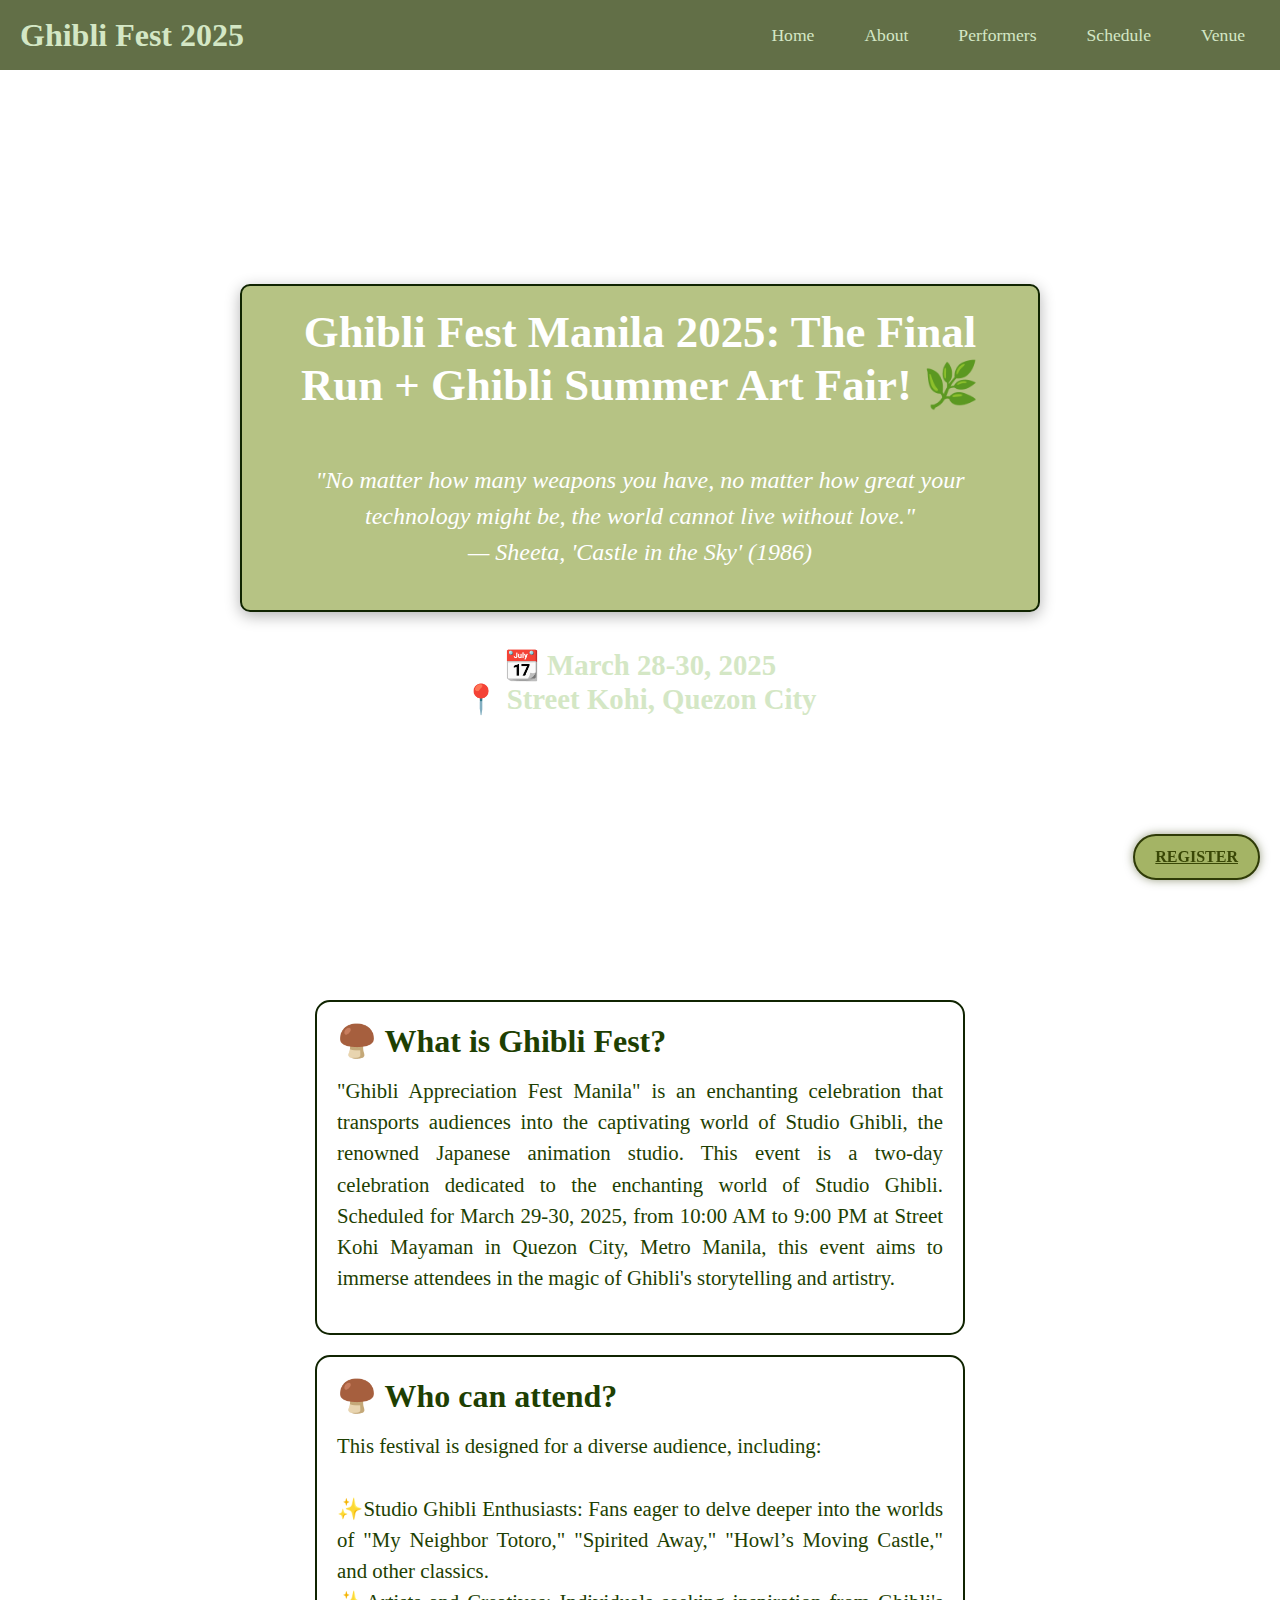
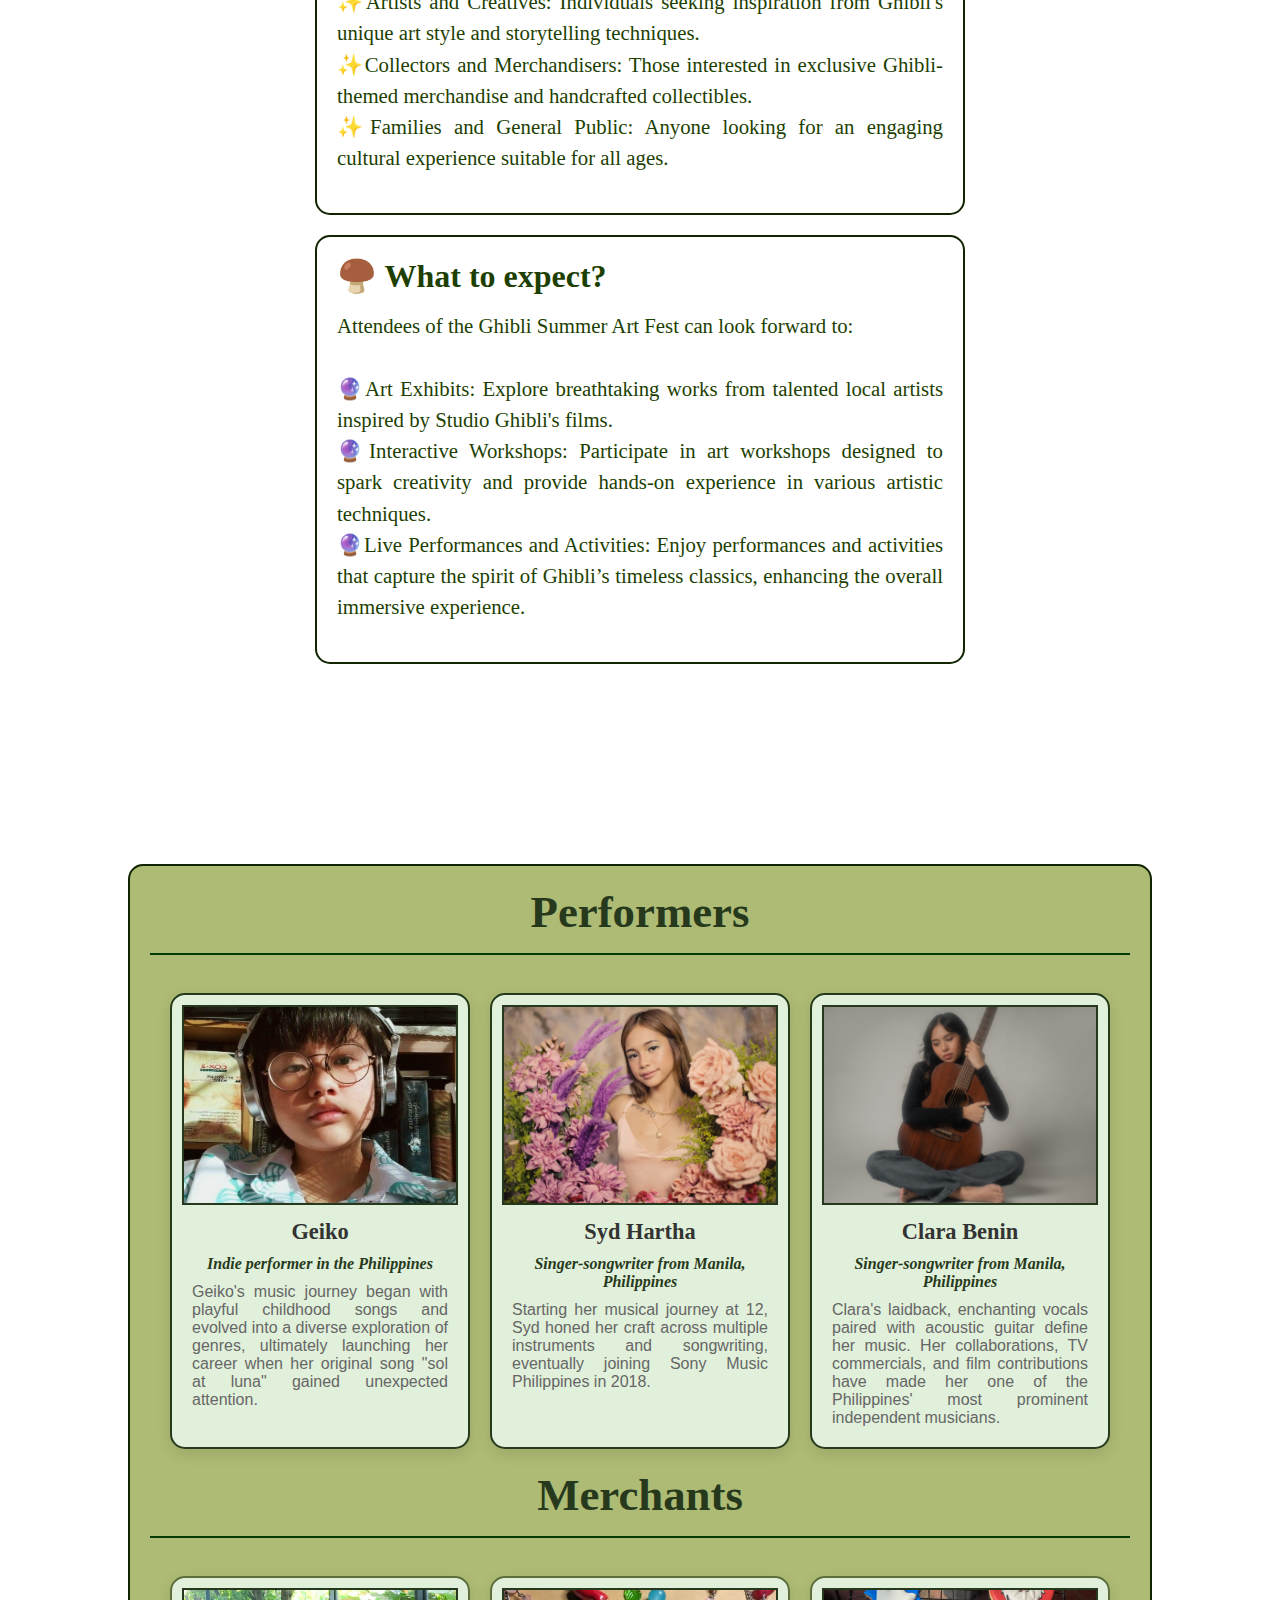
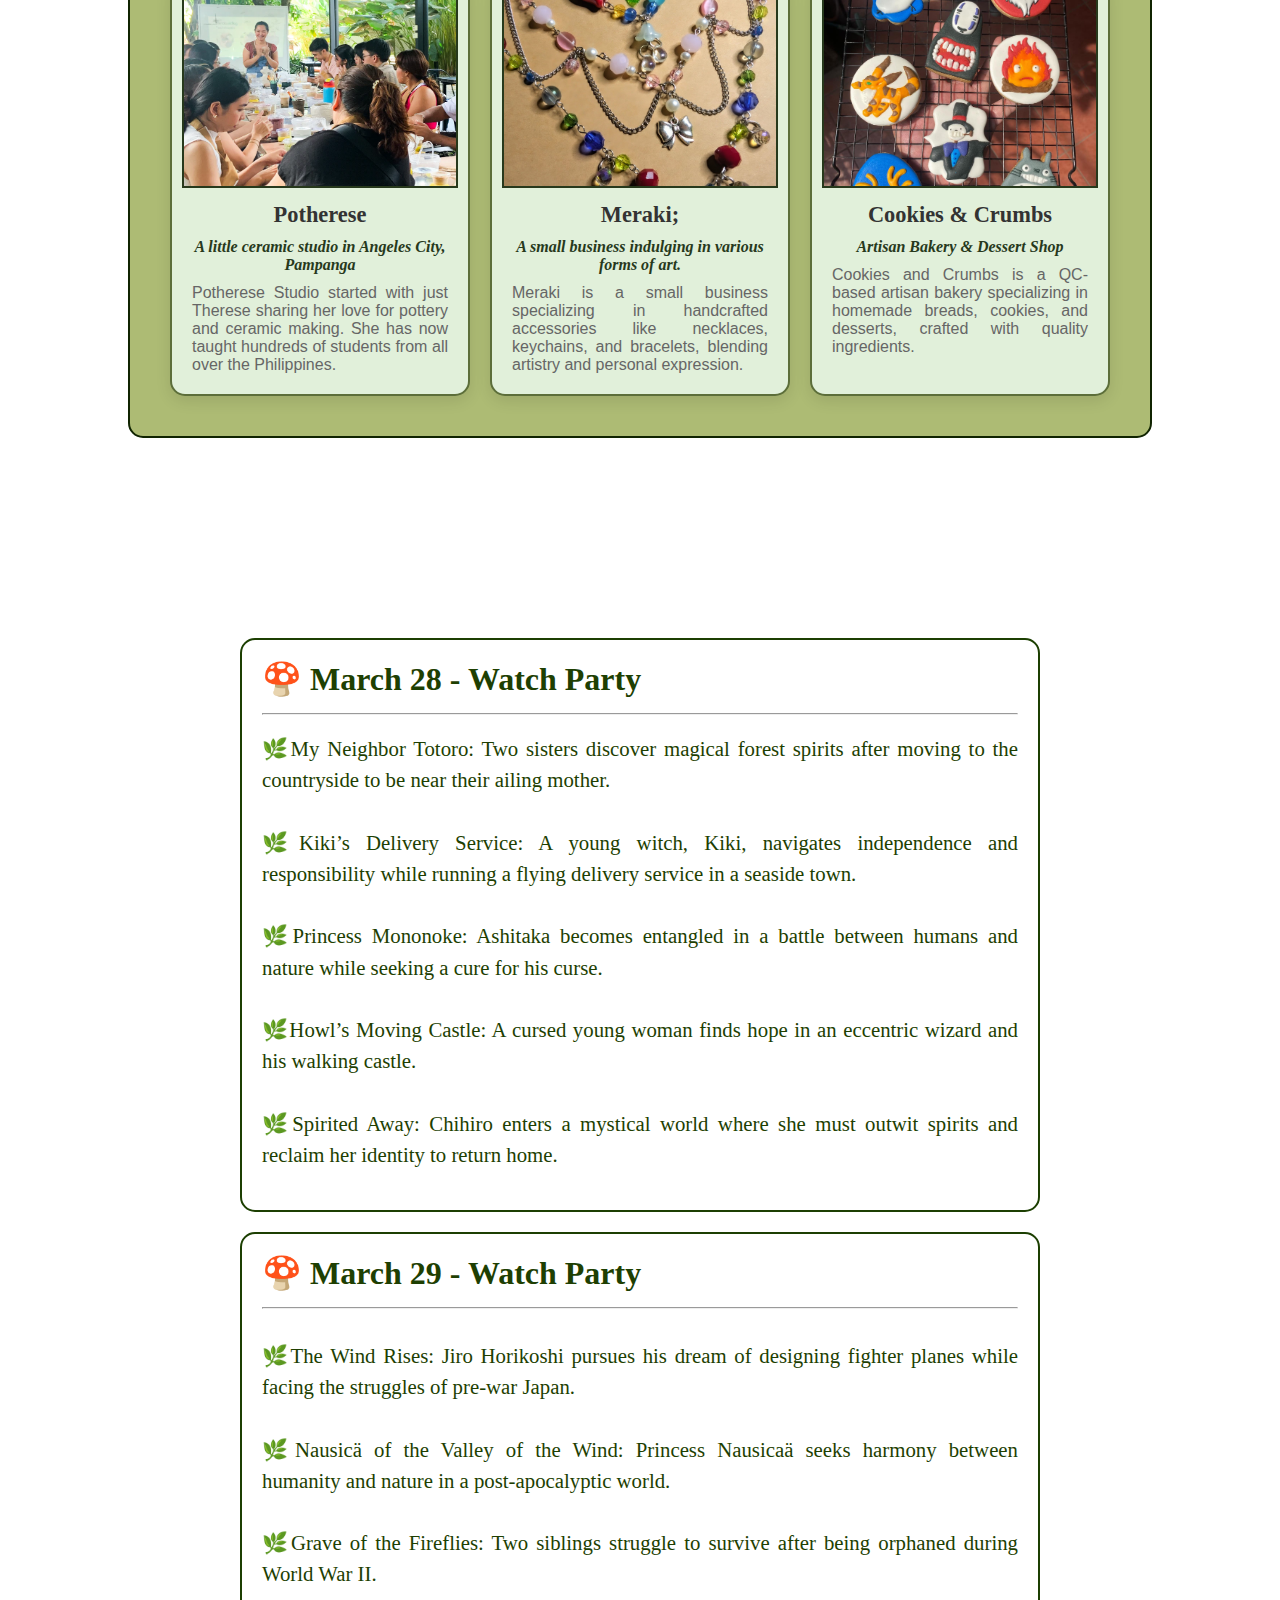
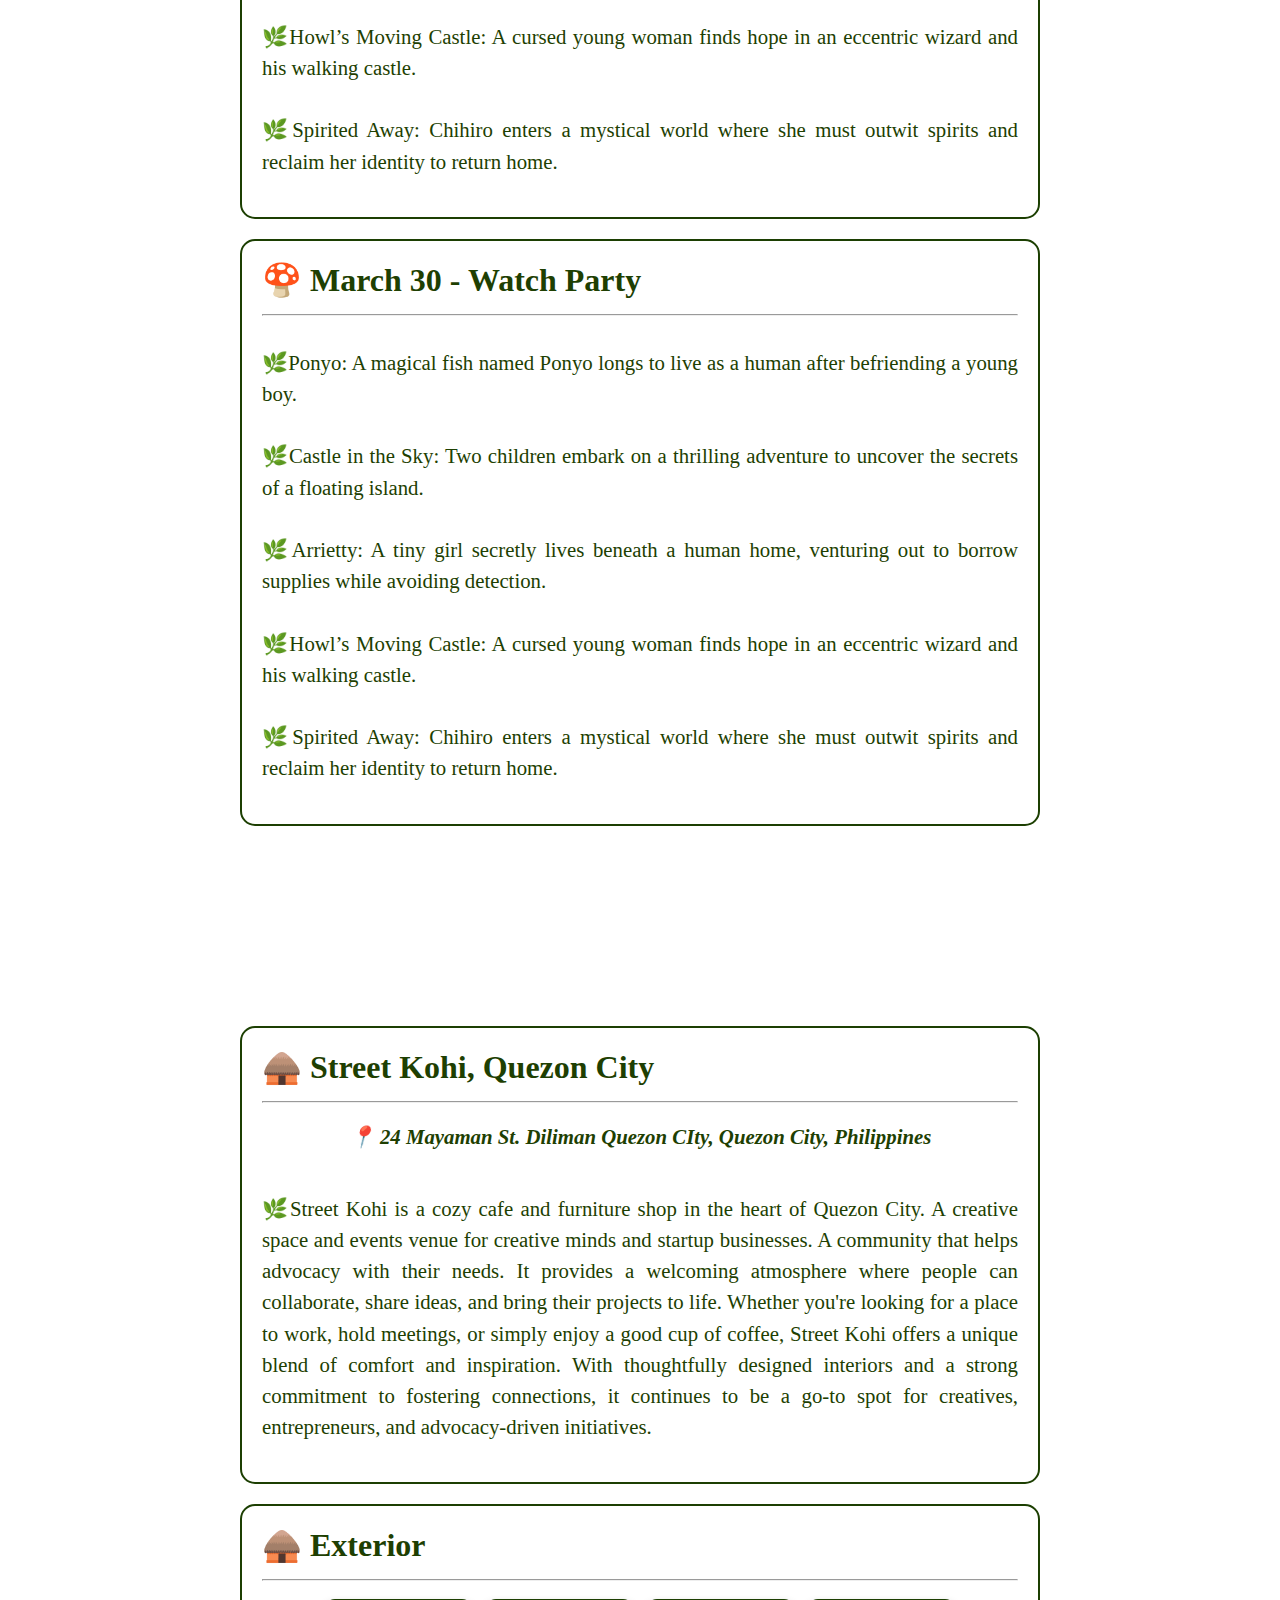
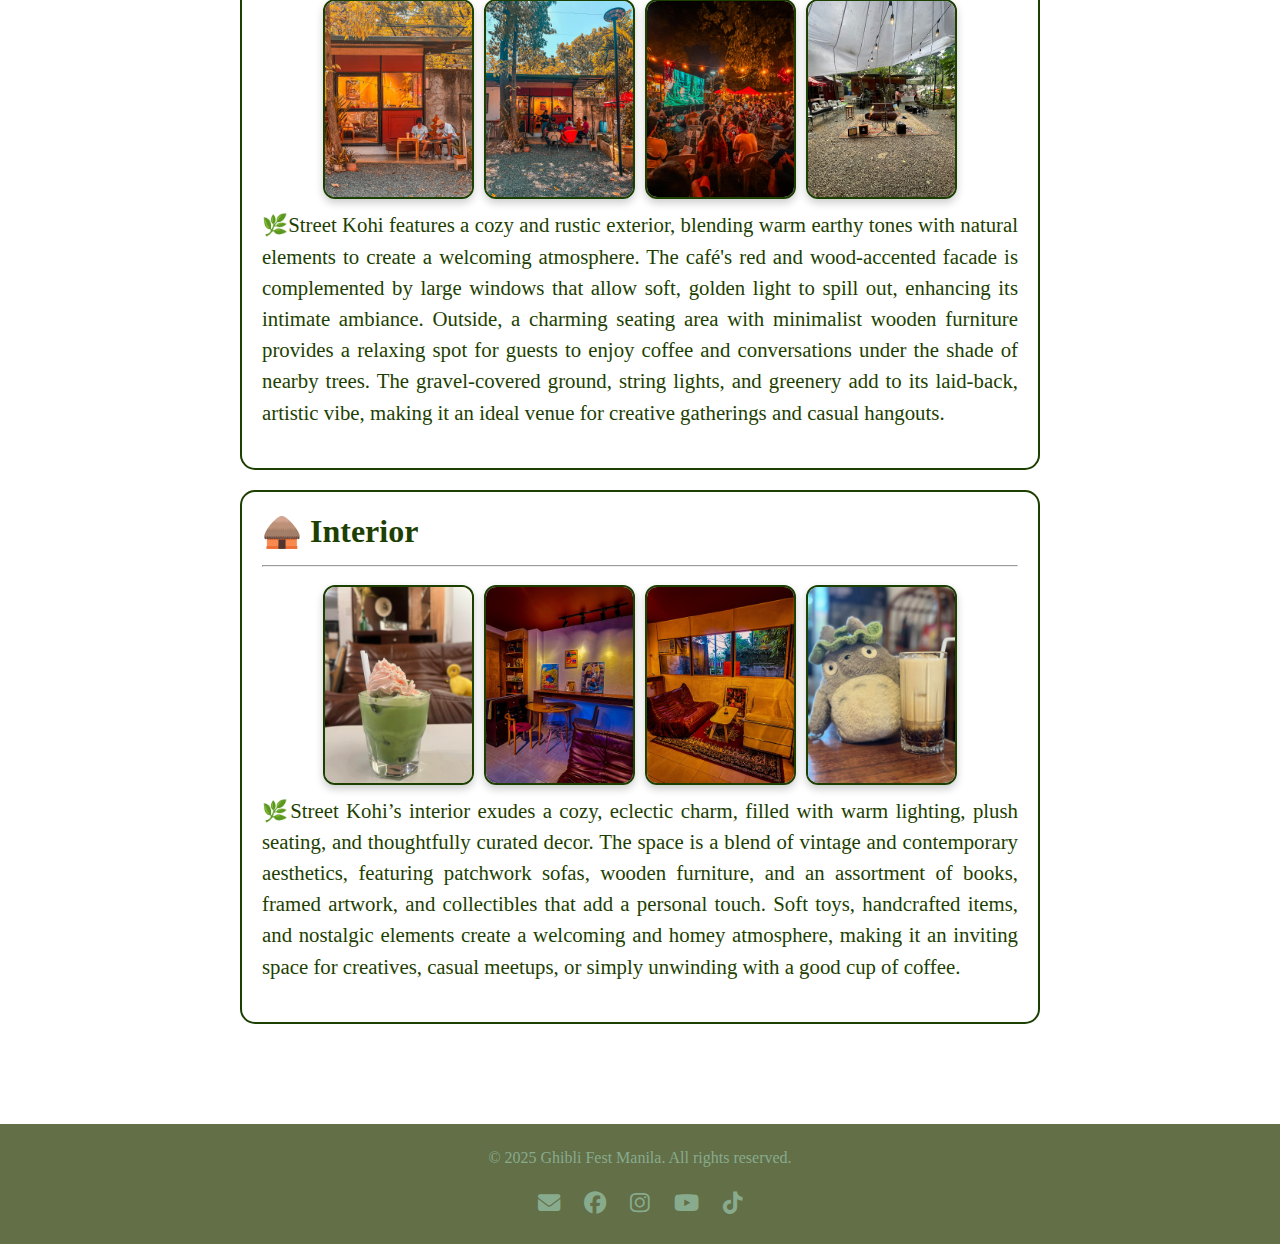
==== commit 43413658: "update content" ====
--- a/index.html
+++ b/index.html
@@ -181,7 +181,7 @@
             <section id="eventSched" class="sched">
                 <!-- Day 1 -->
                 <div class="sched-content card">
-                    <h1>🍄 March 28</h1>
+                    <h1>🍄 March 28 - Watch Party</h1>
                     <hr><br>
                 <p class="details">
                     🌿My Neighbor Totoro:  Two sisters discover magical forest spirits after moving to the countryside to be near their ailing mother.​<br>
@@ -194,7 +194,7 @@
     
                 <!-- Day 2 -->
             <div class="sched-content card">
-                <h1>🍄 March 29</h1>
+                <h1>🍄 March 29 - Watch Party</h1>
                 <hr>
                     <p class="details">
                 <br>🌿The Wind Rises: Jiro Horikoshi pursues his dream of designing fighter planes while facing the struggles of pre-war Japan.​<br>
@@ -207,7 +207,7 @@
     
                 <!-- Day 3 -->
             <div class="sched-content card">
-                <h1>🍄 March 30</h1>
+                <h1>🍄 March 30 - Watch Party</h1>
                 <hr>
                     <p class="details">
                   <br>  🌿Ponyo: A magical fish named Ponyo longs to live as a human after befriending a young boy.​<br>
--- a/style.css
+++ b/style.css
@@ -245,7 +245,7 @@
 }
 
 .about .details {
-    font-size: 1rem;
+    font-size: 1.3rem;
     font-family: "Georgia", serif;
     margin-bottom: 20px;
     line-height: 1.5;
@@ -429,7 +429,7 @@
 }
 
 .sched .details {
-    font-size: 1rem;
+    font-size: 1.3rem;
     font-family: "Georgia", serif;
     margin-bottom: 20px;
     line-height: 1.5;
@@ -480,7 +480,7 @@
 }
 
 .ven .details {
-    font-size: 1rem;
+    font-size: 1.3rem;
     font-family: "Georgia", serif;
     margin-bottom: 20px;
     line-height: 1.5;
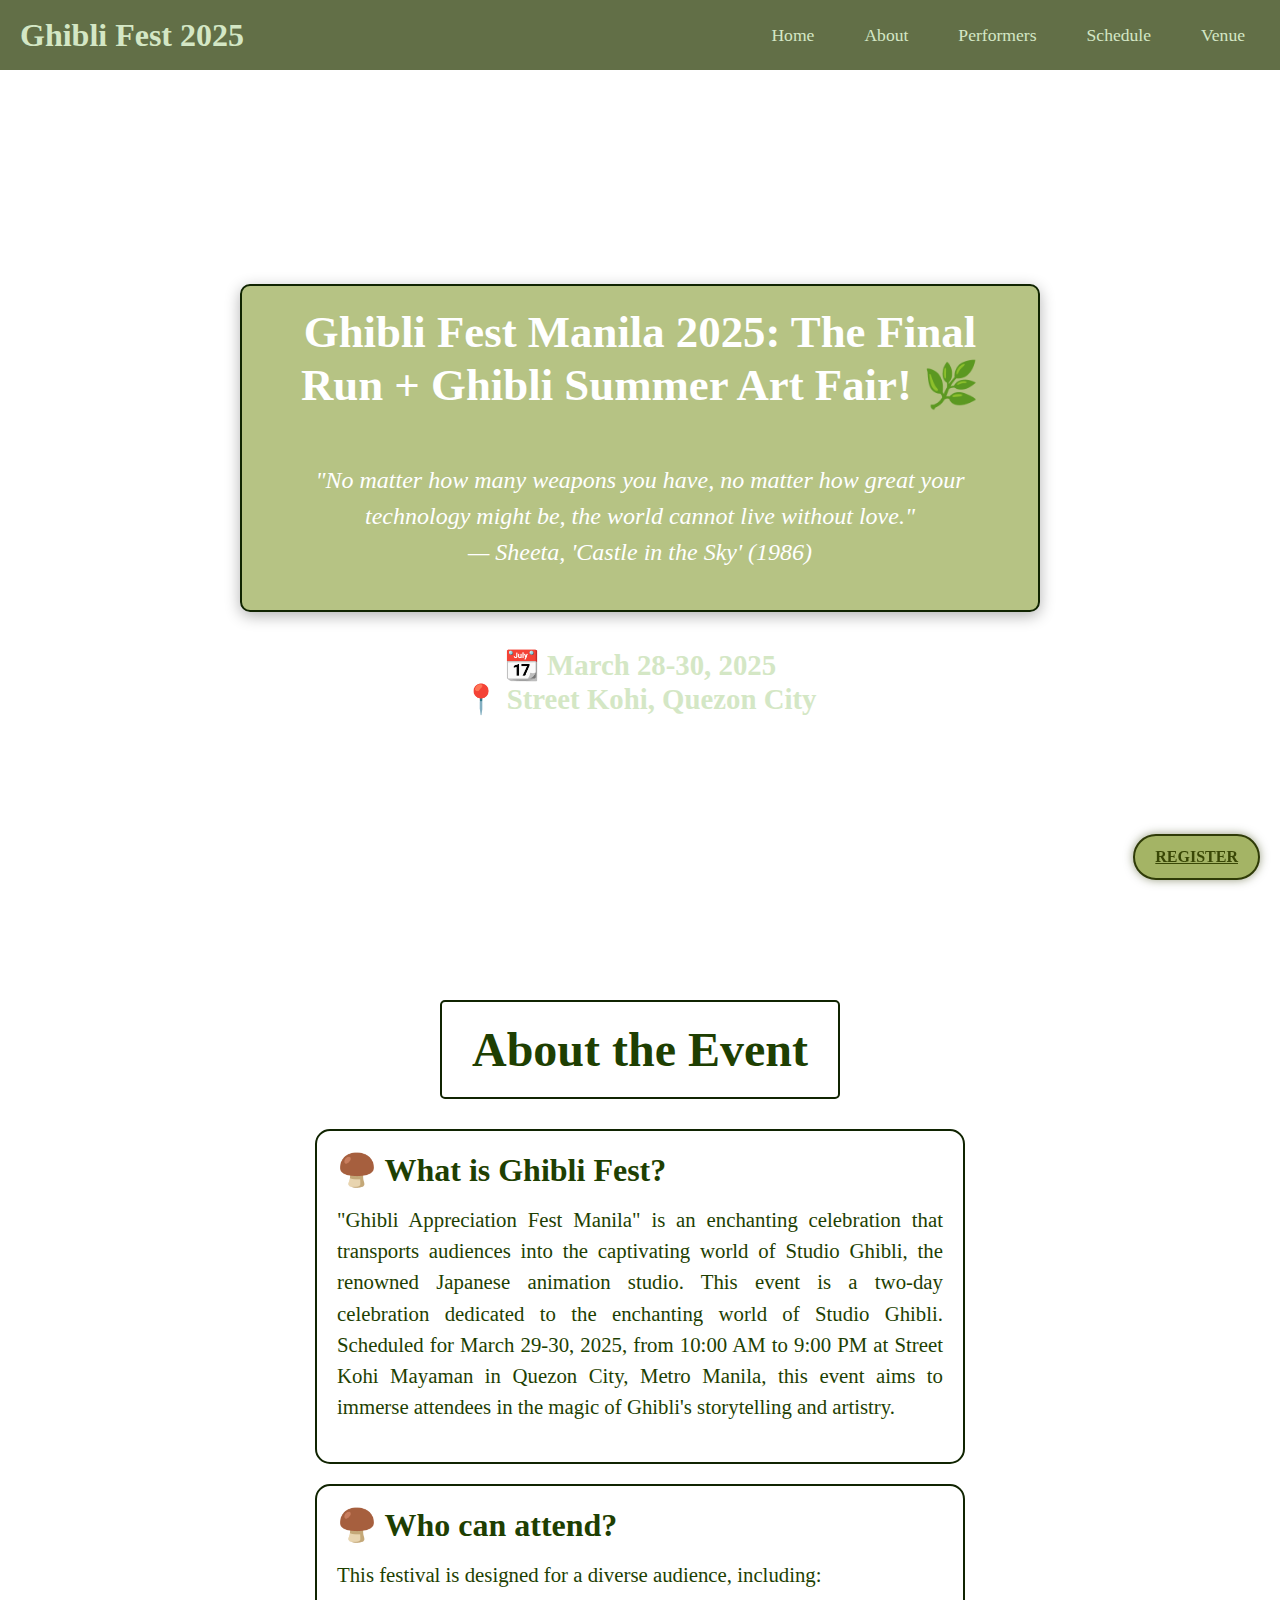
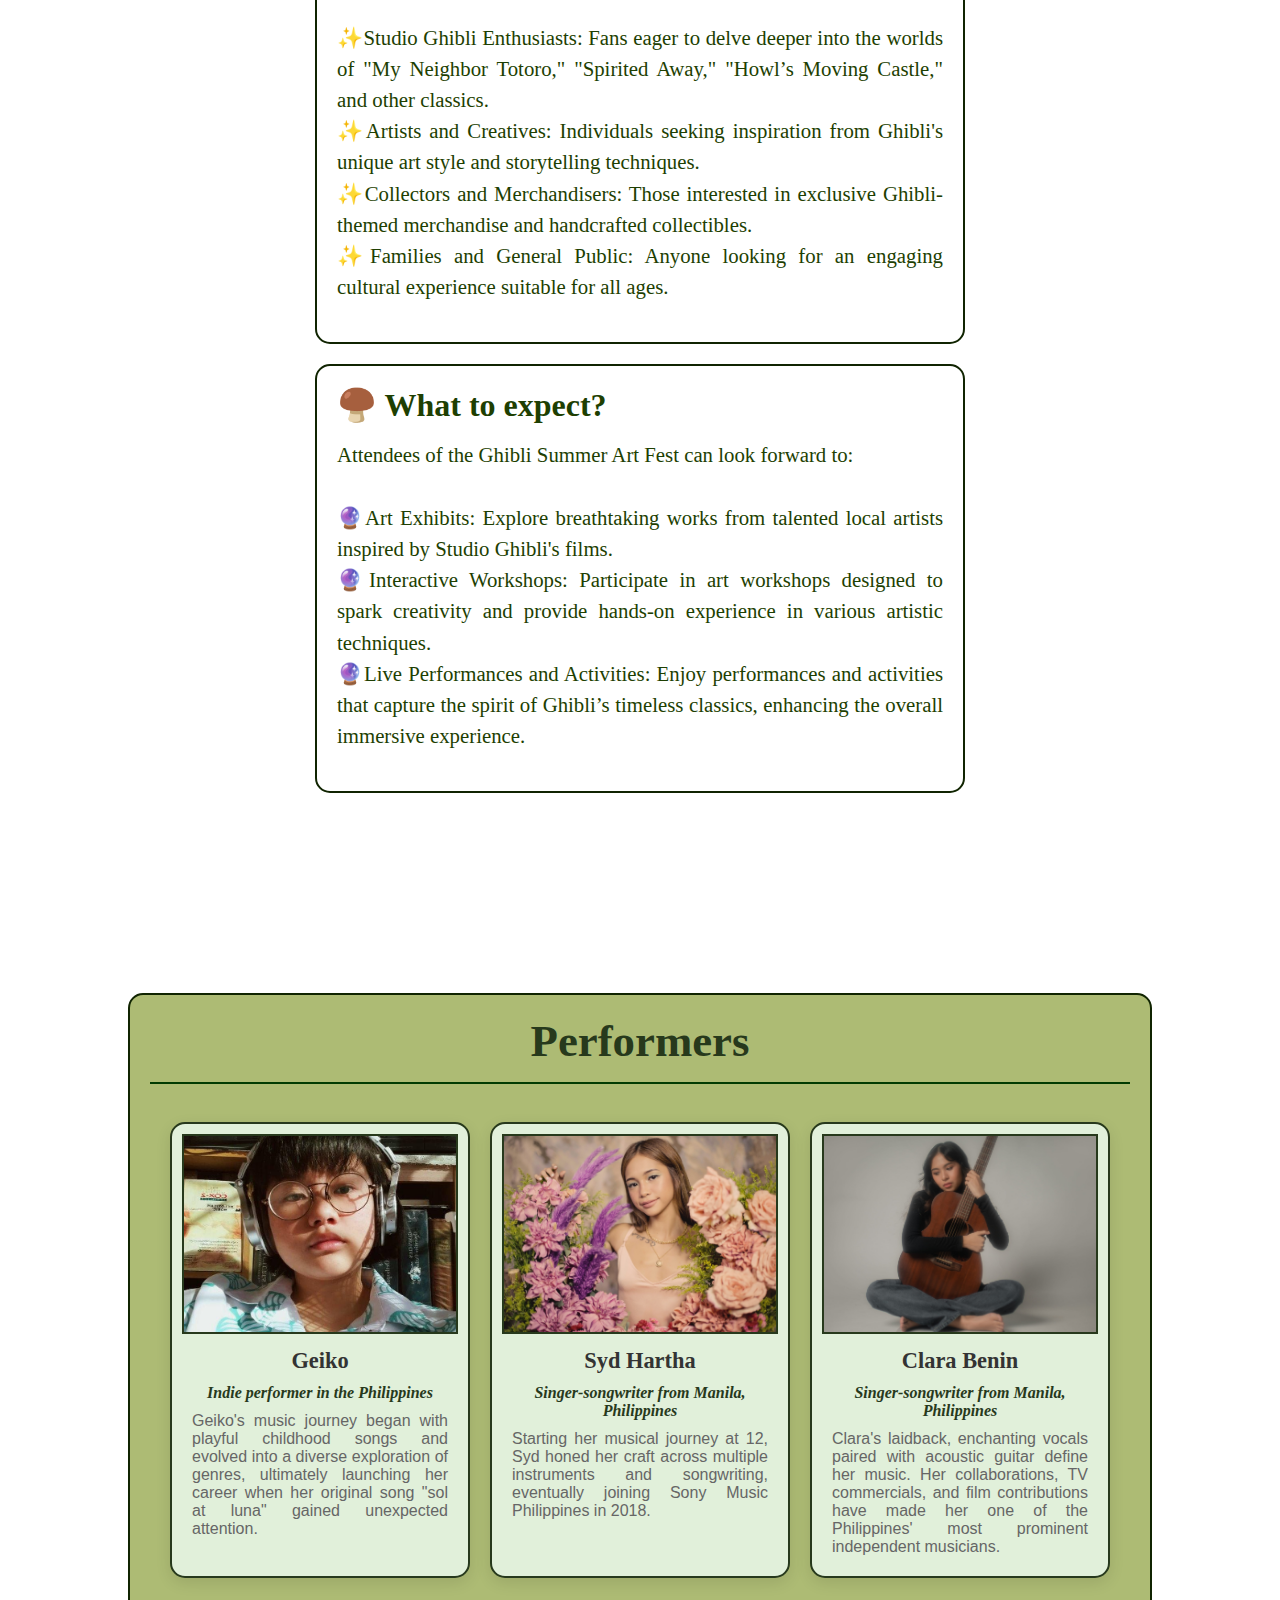
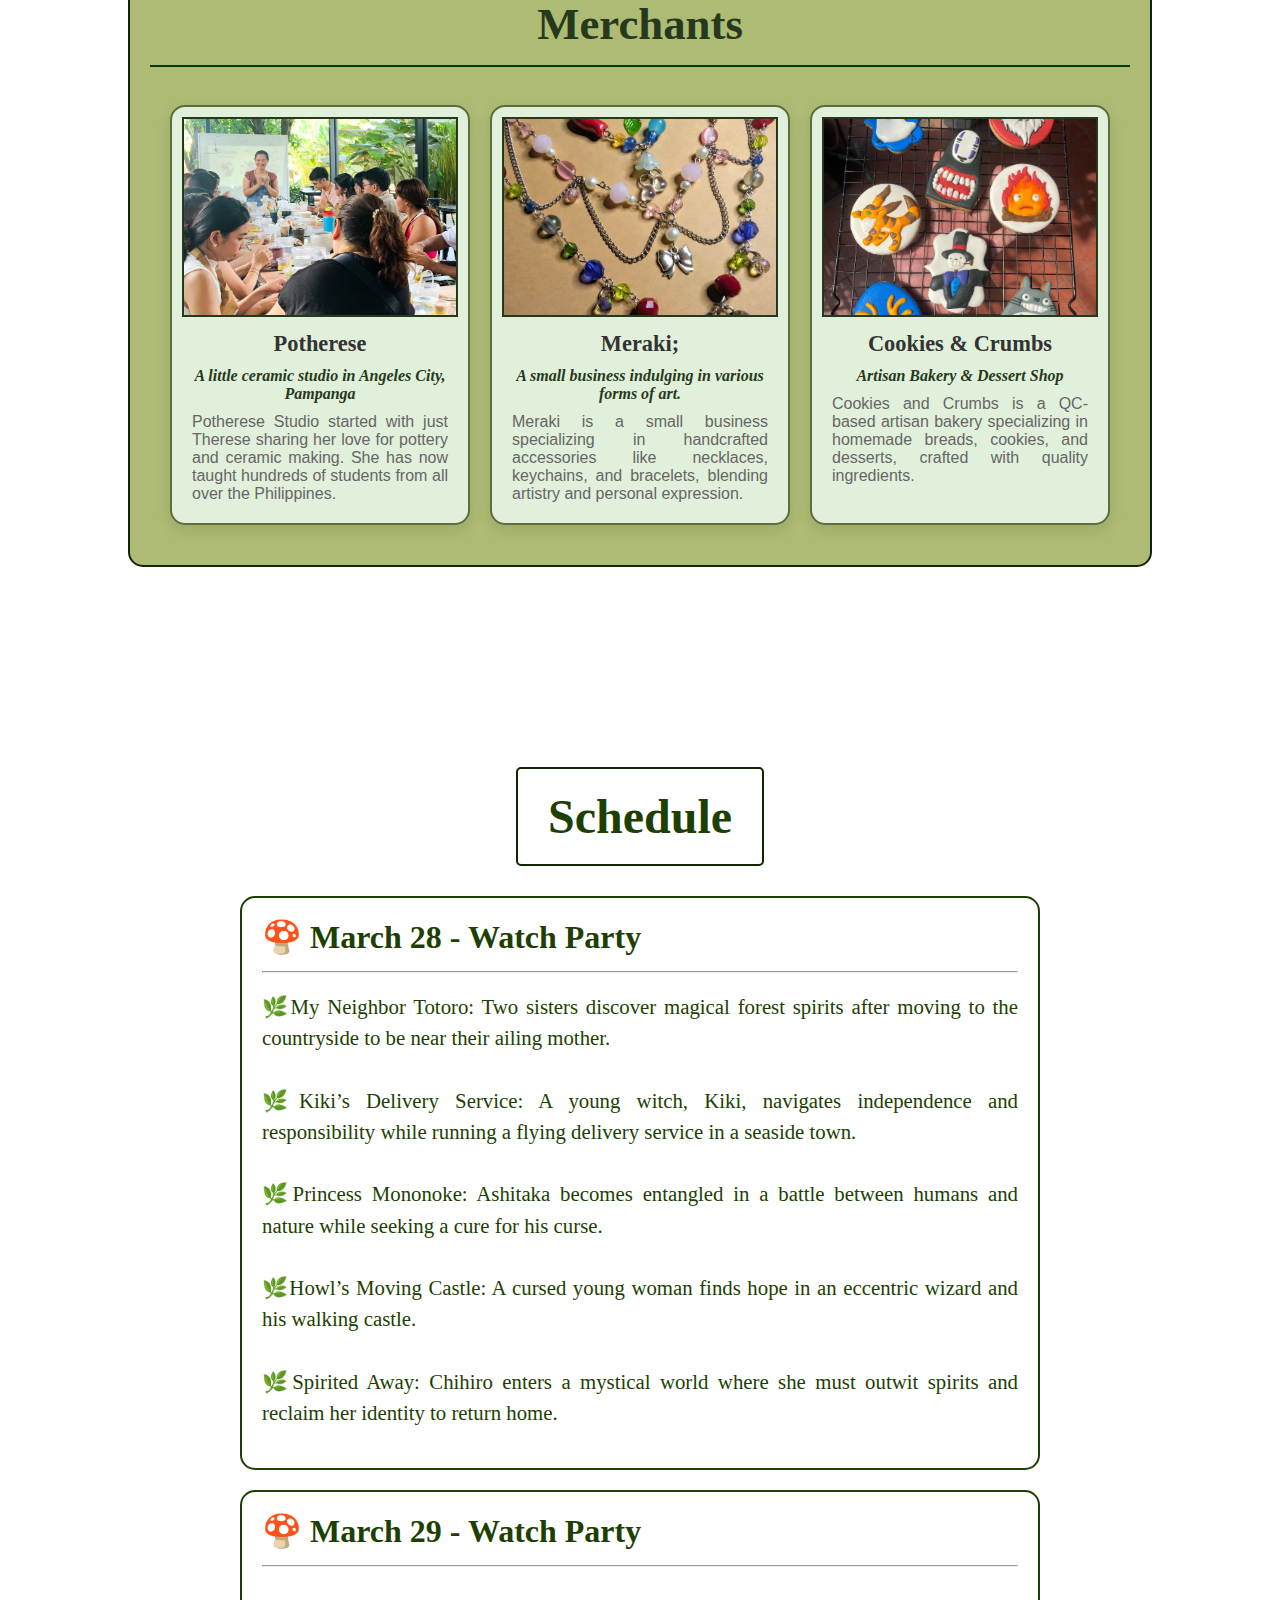
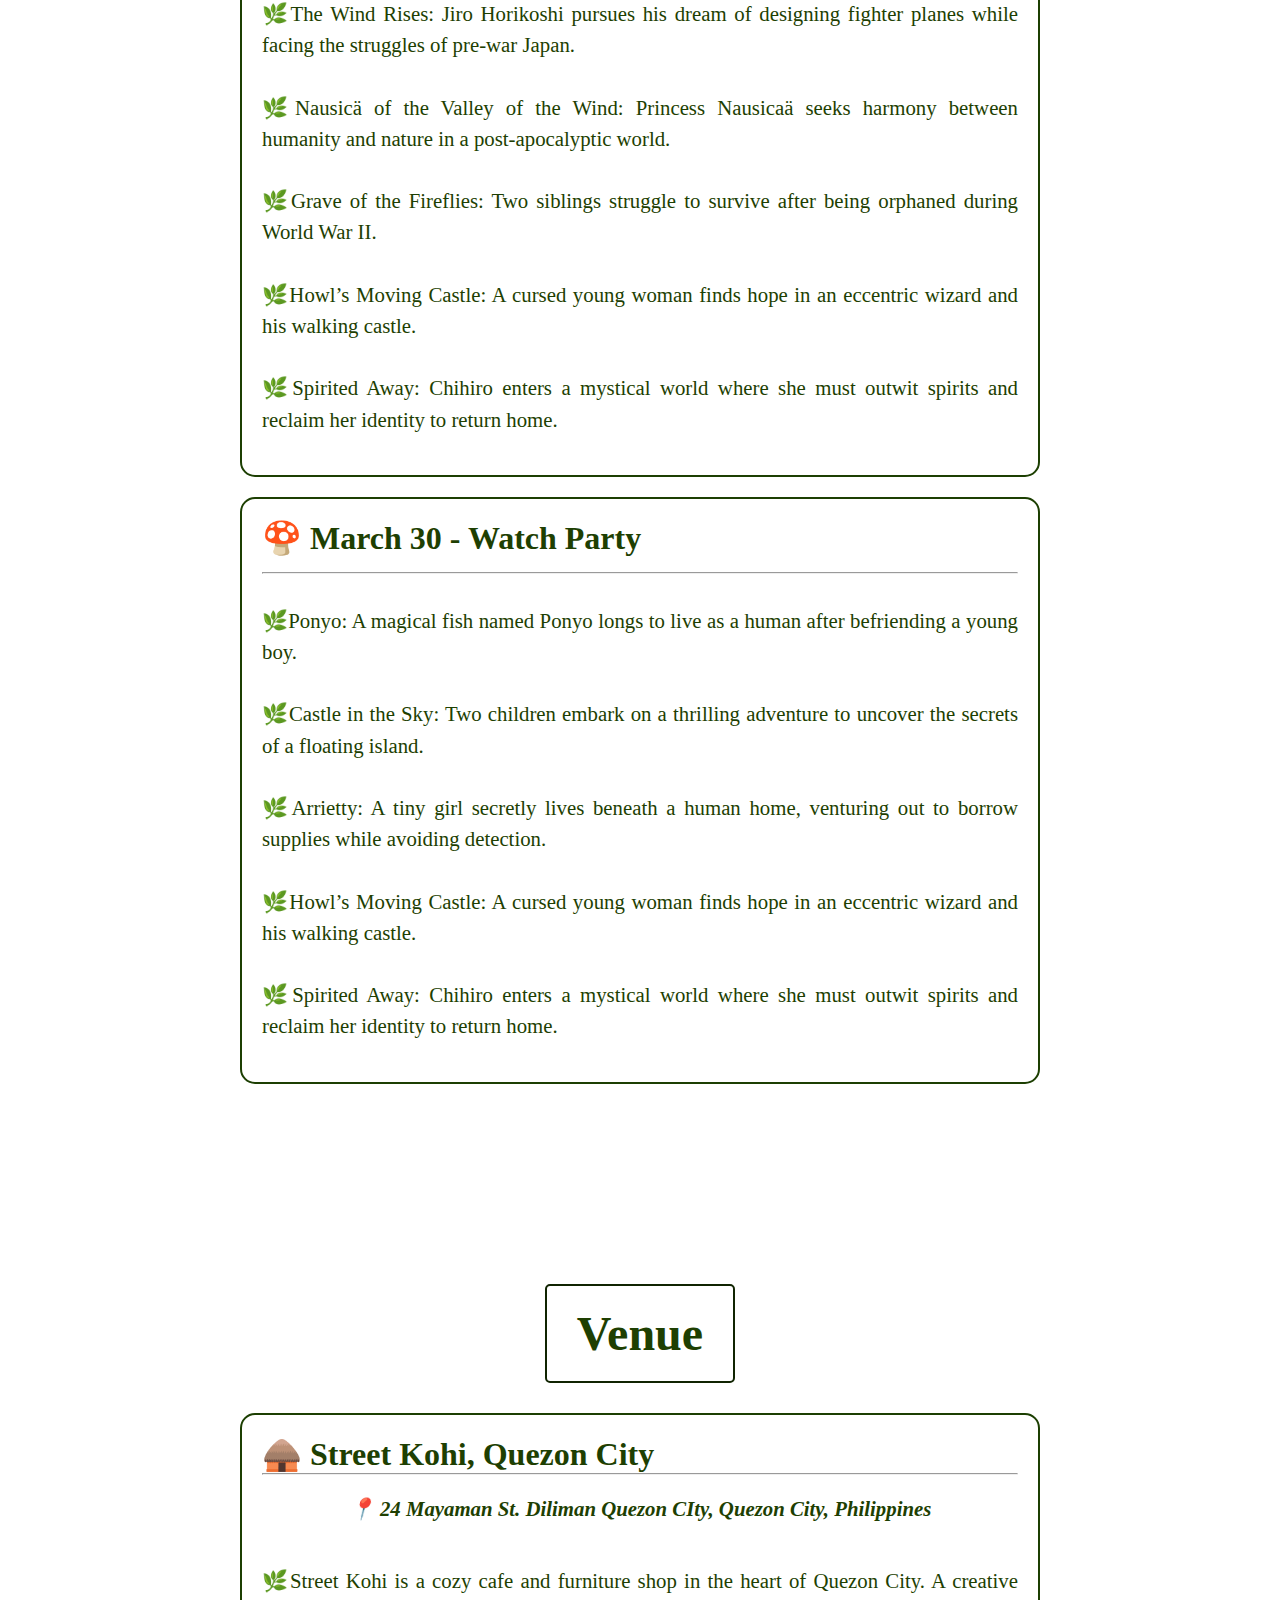
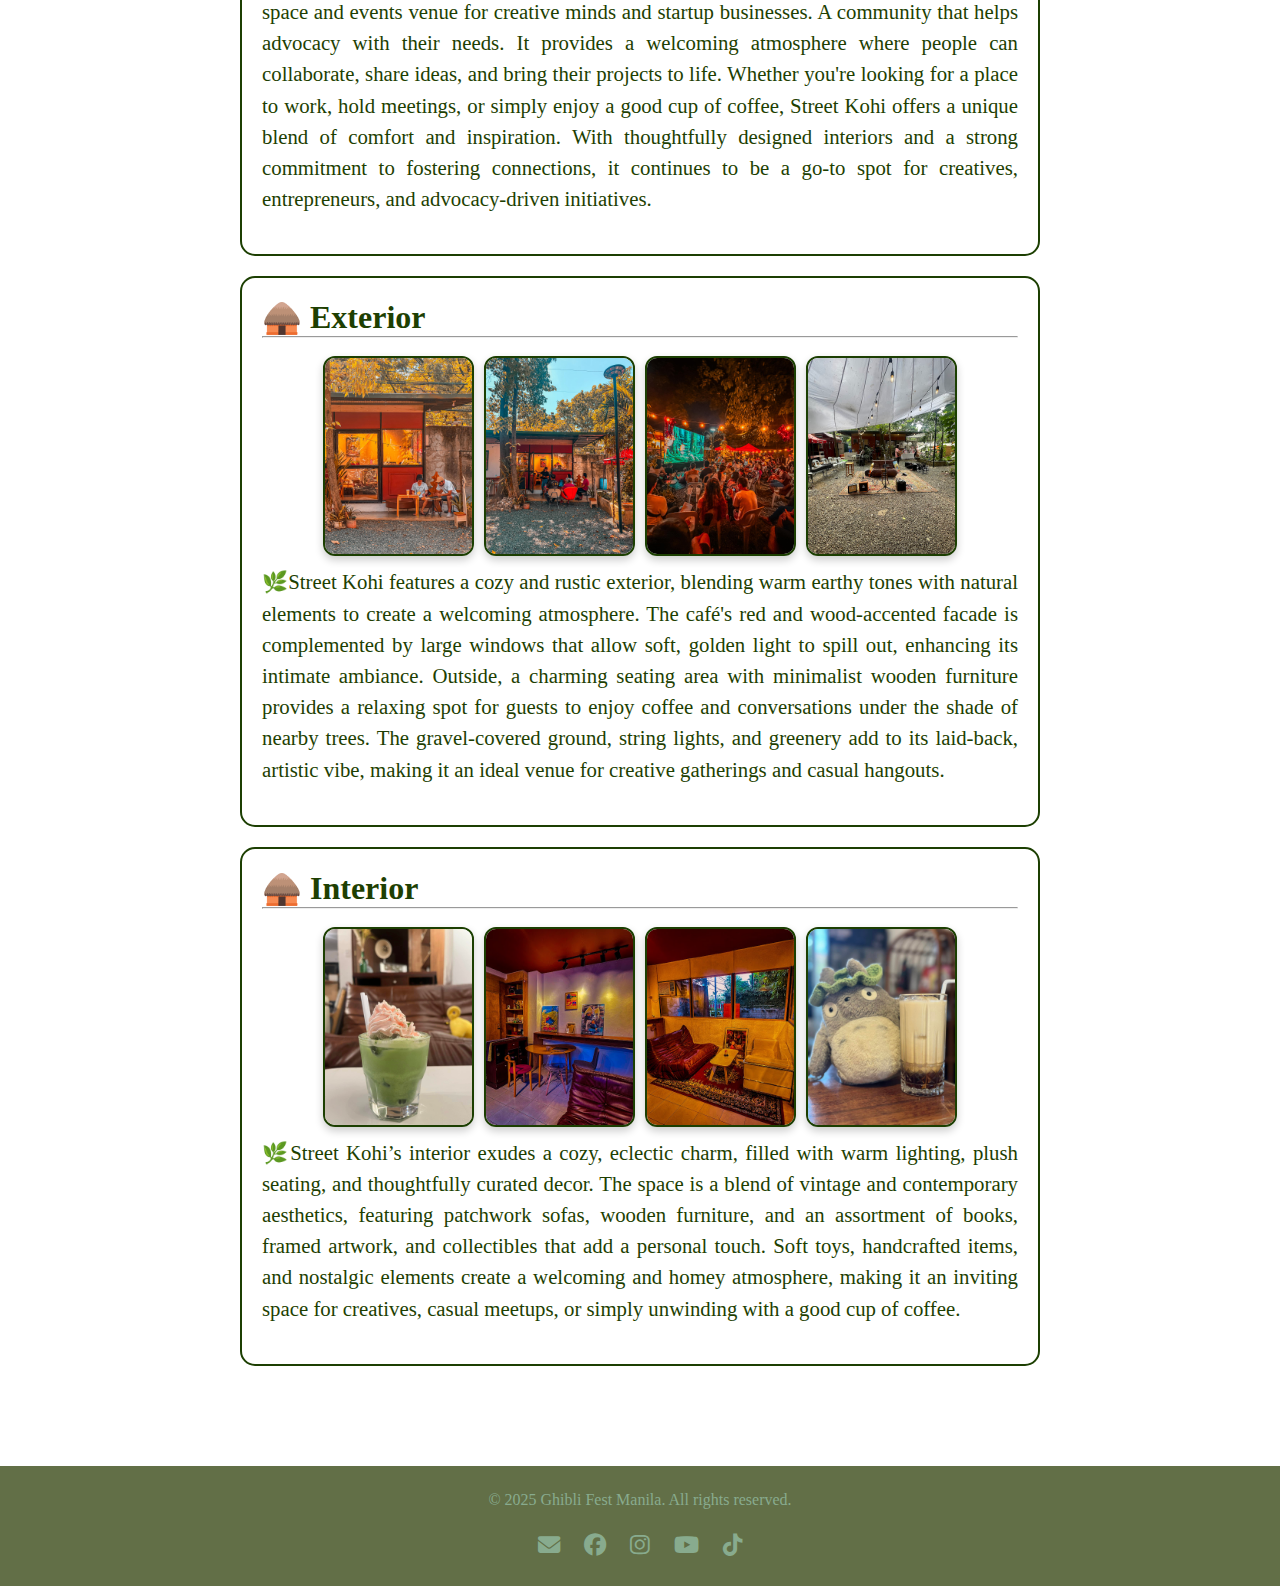
==== commit 8d247f06: "update" ====
--- a/index.html
+++ b/index.html
@@ -52,9 +52,13 @@
         <!-- About the Event Section -->
 
                <section id="aboutEvent" class="about">
+
+                    <!-- Section Heading -->
+                    <h1 class="about-heading">About the Event</h1>
+
                 <!-- Event Description -->
                 <div class="about-content card">
-                    <h1>🍄‍🟫 What is Ghibli Fest?</h1>
+                    <h2>🍄‍🟫 What is Ghibli Fest?</h2>
                 <p class="details">
                 "Ghibli Appreciation Fest Manila" is an enchanting celebration that
                 transports audiences into the captivating world of Studio Ghibli, 
@@ -68,7 +72,7 @@
     
             <!-- Target Audience -->
             <div class="about-content card">
-                <h1>🍄‍🟫 Who can attend?</h1>
+                <h2>🍄‍🟫 Who can attend?</h2>
                     <p class="details">
                     This festival is designed for a diverse audience, including:​ <br><br>
                     ✨Studio Ghibli Enthusiasts: Fans eager to delve deeper into the worlds of "My Neighbor Totoro," "Spirited Away," 
@@ -81,7 +85,7 @@
     
                 <!-- Key Benefits -->
             <div class="about-content card">
-                <h1>🍄‍🟫 What to expect?</h1>
+                <h2>🍄‍🟫 What to expect?</h2>
                     <p class="details">
                     Attendees of the Ghibli Summer Art Fest can look forward to:​ <br><br>
                     🔮Art Exhibits: Explore breathtaking works from talented local artists inspired by Studio Ghibli's films.​<br>
@@ -179,9 +183,13 @@
 
         <!-- Schedule Section -->
             <section id="eventSched" class="sched">
+
+                <!-- Section Heading -->
+                <h1 class="sched-heading">Schedule</h1>
+
                 <!-- Day 1 -->
                 <div class="sched-content card">
-                    <h1>🍄 March 28 - Watch Party</h1>
+                    <h2>🍄 March 28 - Watch Party</h2>
                     <hr><br>
                 <p class="details">
                     🌿My Neighbor Totoro:  Two sisters discover magical forest spirits after moving to the countryside to be near their ailing mother.​<br>
@@ -194,7 +202,7 @@
     
                 <!-- Day 2 -->
             <div class="sched-content card">
-                <h1>🍄 March 29 - Watch Party</h1>
+                <h2>🍄 March 29 - Watch Party</h2>
                 <hr>
                     <p class="details">
                 <br>🌿The Wind Rises: Jiro Horikoshi pursues his dream of designing fighter planes while facing the struggles of pre-war Japan.​<br>
@@ -207,7 +215,7 @@
     
                 <!-- Day 3 -->
             <div class="sched-content card">
-                <h1>🍄 March 30 - Watch Party</h1>
+                <h2>🍄 March 30 - Watch Party</h2>
                 <hr>
                     <p class="details">
                   <br>  🌿Ponyo: A magical fish named Ponyo longs to live as a human after befriending a young boy.​<br>
@@ -221,6 +229,10 @@
     
         <!-- Venue Section --> 
         <section id="venue" class="ven">
+
+            <!-- Section Heading -->
+            <h1 class="venue-heading">Venue</h1>
+
             <!-- Location -->
             <div class="ven-content card">
                 <h1>🛖 Street Kohi, Quezon City</h1>
--- a/style.css
+++ b/style.css
@@ -219,6 +219,18 @@
     padding: 100px 50px 100px 50px; 
 }
 
+.about-heading {
+    text-align: center;
+    font-size: 3rem;
+    font-weight: bold;
+    color: #1e3f02;
+    background-color: rgba(255, 255, 255, 0.9);
+    padding: 20px 30px;
+    border-radius: 5px; 
+    margin-bottom: 10px;
+    border: 2px solid #102401;
+}
+
 .about-content {
     max-width: 650px;
     padding: 20px;
@@ -238,7 +250,7 @@
     color: #f5f5f5;
 }
 
-.about h1 {
+.about h2 {
     font-size: 2rem;
     font-family: "Garamond", serif;
     margin-bottom: 15px;
@@ -402,7 +414,18 @@
     padding: 100px 50px 100px 50px; 
 }
 
-/* Schedule */
+.sched-heading {
+    text-align: center;
+    font-size: 3rem;
+    font-weight: bold;
+    color: #1e3f02;
+    background-color: rgba(255, 255, 255, 0.9);
+    padding: 20px 30px;
+    border-radius: 5px; 
+    margin-bottom: 10px;
+    border: 2px solid #102401;
+}
+
 .sched-content {
     max-width: 800px;
     border: 2px solid #1c3f02;
@@ -422,7 +445,7 @@
     color: #f5f5f5;
 }
 
-.sched h1 {
+.sched h2 {
     font-size: 2rem;
     font-family: "Garamond", serif;
     margin-bottom: 15px;
@@ -452,8 +475,18 @@
     padding: 100px 50px 100px 50px; 
 }
 
-
-/* Venue */
+.venue-heading {
+    text-align: center;
+    font-size: 3rem;
+    font-weight: bold;
+    color: #1e3f02;
+    background-color: rgba(255, 255, 255, 0.9);
+    padding: 20px 30px;
+    border-radius: 5px; 
+    margin-bottom: 10px;
+    border: 2px solid #102401;
+}
+
 .ven-content {
     max-width: 800px;
     border: 2px solid #1c3f02;
@@ -473,7 +506,7 @@
     color: #f5f5f5;
 }
 
-.ven h1 {
+.ven h2 {
     font-size: 2rem;
     font-family: "Garamond", serif;
     margin-bottom: 15px;
